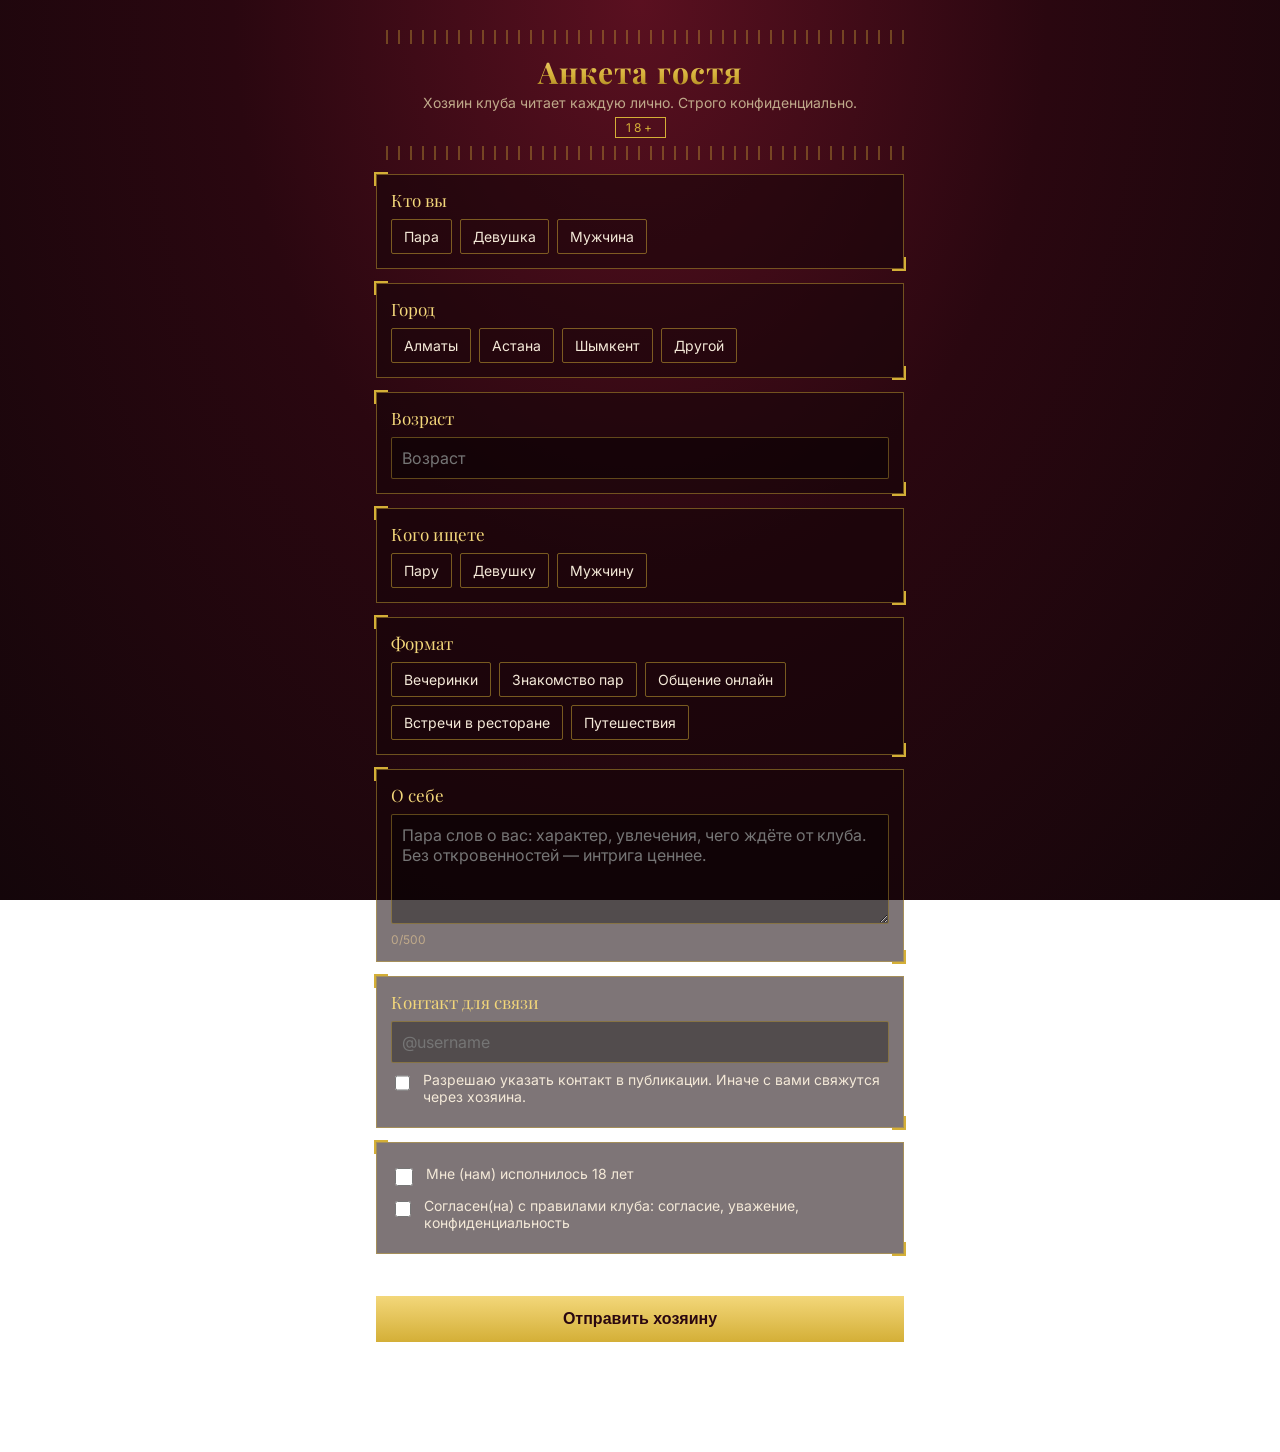
==== anketa/index.html @ d2412582 "Add anketa mini app" ====
<!doctype html><html lang="ru"><head><meta charset="utf-8">
<meta name="viewport" content="width=device-width,initial-scale=1,maximum-scale=1">
<title>Анкета клуба</title>
<script src="https://telegram.org/js/telegram-web-app.js"></script>
<link href="https://fonts.googleapis.com/css2?family=Playfair+Display:wght@600;700&family=Inter:wght@400;500&display=swap" rel="stylesheet">
<style>
:root{--gold:#d4af37;--gold2:#f3d77a;--bg:#14060a;--bord:#4a0d1a;--txt:#f4e9d8;--mut:#bfa98a}
*{box-sizing:border-box}body{margin:0;font-family:Inter,system-ui,sans-serif;color:var(--txt);
background:radial-gradient(ellipse at top,#5a1020 0%,#2a0710 45%,var(--bg) 100%) fixed;min-height:100vh}
.wrap{max-width:560px;margin:0 auto;padding:22px 16px 110px}
.deco{height:14px;background:repeating-linear-gradient(90deg,transparent 0 10px,var(--gold) 10px 12px);opacity:.35;margin:8px 0}
h1{font-family:'Playfair Display',Georgia,serif;text-align:center;font-size:30px;margin:6px 0 2px;
background:linear-gradient(180deg,var(--gold2),var(--gold) 60%,#a07c1e);-webkit-background-clip:text;color:transparent;letter-spacing:1px}
.sub{text-align:center;color:var(--mut);font-size:14px;margin-bottom:6px}
.badge{display:block;width:max-content;margin:6px auto 0;border:1px solid var(--gold);color:var(--gold);padding:2px 10px;font-size:12px;letter-spacing:3px}
.card{border:1px solid rgba(212,175,55,.45);background:rgba(20,4,8,.55);padding:14px;margin:14px 0;position:relative}
.card:before,.card:after{content:"";position:absolute;width:12px;height:12px;border:2px solid var(--gold)}
.card:before{top:-3px;left:-3px;border-right:0;border-bottom:0}.card:after{bottom:-3px;right:-3px;border-left:0;border-top:0}
label.t{display:block;font-family:'Playfair Display',Georgia,serif;color:var(--gold2);font-size:17px;margin-bottom:8px}
.chips{display:flex;flex-wrap:wrap;gap:8px}
.chip{border:1px solid rgba(212,175,55,.5);padding:8px 12px;cursor:pointer;user-select:none;font-size:14px;border-radius:2px}
.chip.on{background:linear-gradient(180deg,var(--gold2),var(--gold));color:#2a0710;font-weight:500}
input[type=text],input[type=number],textarea{width:100%;background:rgba(0,0,0,.35);border:1px solid rgba(212,175,55,.4);color:var(--txt);padding:10px;font:inherit;border-radius:2px}
textarea{min-height:110px;resize:vertical}.row{display:flex;gap:10px}.row>div{flex:1}
.small{font-size:12px;color:var(--mut);margin-top:4px}
.chk{display:flex;gap:10px;align-items:flex-start;margin:8px 0;font-size:14px}.chk input{accent-color:var(--gold);width:18px;height:18px}
#send{display:none;width:100%;padding:14px;margin-top:10px;border:0;background:linear-gradient(180deg,var(--gold2),var(--gold));color:#2a0710;font-weight:600;font-size:16px}
.err{color:#ff9b9b;font-size:13px;min-height:18px;text-align:center}.hidden{display:none}
</style></head><body><div class="wrap">
<div class="deco"></div><h1>Анкета гостя</h1><div class="sub">Хозяин клуба читает каждую лично. Строго конфиденциально.</div><span class="badge">18+</span><div class="deco"></div>
<div class="card"><label class="t">Кто вы</label><div class="chips" data-name="who" data-single>
<span class="chip" data-v="pair">Пара</span><span class="chip" data-v="girl">Девушка</span><span class="chip" data-v="man">Мужчина</span></div></div>
<div class="card"><label class="t">Город</label><div class="chips" data-name="city" data-single>
<span class="chip" data-v="Алматы">Алматы</span><span class="chip" data-v="Астана">Астана</span><span class="chip" data-v="Шымкент">Шымкент</span><span class="chip" data-v="other">Другой</span></div>
<input type="text" id="city_other" class="hidden" placeholder="Ваш город" maxlength="40" style="margin-top:8px"></div>
<div class="card"><label class="t">Возраст</label><div class="row"><div><input type="number" id="age1" min="18" max="99" placeholder="Возраст"></div>
<div id="age2box" class="hidden"><input type="number" id="age2" min="18" max="99" placeholder="Возраст партнёра"></div></div></div>
<div class="card"><label class="t">Кого ищете</label><div class="chips" data-name="seek">
<span class="chip" data-v="Пару">Пару</span><span class="chip" data-v="Девушку">Девушку</span><span class="chip" data-v="Мужчину">Мужчину</span></div></div>
<div class="card"><label class="t">Формат</label><div class="chips" data-name="format">
<span class="chip" data-v="Вечеринки">Вечеринки</span><span class="chip" data-v="Знакомство пар">Знакомство пар</span><span class="chip" data-v="Общение онлайн">Общение онлайн</span><span class="chip" data-v="Встречи в ресторане">Встречи в ресторане</span><span class="chip" data-v="Путешествия">Путешествия</span></div></div>
<div class="card"><label class="t">О себе</label><textarea id="about" maxlength="500" placeholder="Пара слов о вас: характер, увлечения, чего ждёте от клуба. Без откровенностей — интрига ценнее."></textarea><div class="small"><span id="cnt">0</span>/500</div></div>
<div class="card"><label class="t">Контакт для связи</label><input type="text" id="contact" maxlength="64" placeholder="@username">
<div class="chk"><input type="checkbox" id="showc"><span>Разрешаю указать контакт в публикации. Иначе с вами свяжутся через хозяина.</span></div></div>
<div class="card"><div class="chk"><input type="checkbox" id="adult"><span>Мне (нам) исполнилось 18 лет</span></div>
<div class="chk"><input type="checkbox" id="rules"><span>Согласен(на) с правилами клуба: согласие, уважение, конфиденциальность</span></div></div>
<div class="err" id="err"></div><button id="send">Отправить хозяину</button>
</div><script>
const tg=window.Telegram&&Telegram.WebApp;const st={who:null,city:null,seek:[],format:[]};
if(tg){tg.ready();tg.expand();try{tg.setHeaderColor('#2a0710');tg.setBackgroundColor('#14060a')}catch(e){}
 const tp=tg.themeParams||{};if(tp.button_color)document.documentElement.style.setProperty('--accent',tp.button_color);
 const u=tg.initDataUnsafe&&tg.initDataUnsafe.user;if(u&&u.username)document.getElementById('contact').value='@'+u.username;}
document.querySelectorAll('.chips').forEach(g=>{const n=g.dataset.name,single=g.hasAttribute('data-single');
 g.querySelectorAll('.chip').forEach(c=>c.onclick=()=>{const v=c.dataset.v;
  if(single){g.querySelectorAll('.chip').forEach(x=>x.classList.remove('on'));c.classList.add('on');st[n]=v}
  else{c.classList.toggle('on');st[n]=[...g.querySelectorAll('.on')].map(x=>x.dataset.v)}
  if(n==='who')document.getElementById('age2box').classList.toggle('hidden',v!=='pair');
  if(n==='city')document.getElementById('city_other').classList.toggle('hidden',v!=='other');
  tg&&tg.HapticFeedback&&tg.HapticFeedback.selectionChanged();});});
const ab=document.getElementById('about');ab.oninput=()=>document.getElementById('cnt').textContent=ab.value.length;
function collect(){const g=id=>document.getElementById(id);const e=m=>{g('err').textContent=m;tg&&tg.HapticFeedback&&tg.HapticFeedback.notificationOccurred('error');return null};
 if(!st.who)return e('Укажите, кто вы');let city=st.city==='other'?g('city_other').value.trim():st.city;if(!city)return e('Укажите город');
 const a1=+g('age1').value,a2=+g('age2').value;if(!(a1>=18&&a1<100))return e('Возраст — от 18 лет');
 if(st.who==='pair'&&!(a2>=18&&a2<100))return e('Возраст партнёра — от 18 лет');
 if(!st.seek.length)return e('Кого вы ищете?');if(!st.format.length)return e('Выберите формат');
 if(!g('adult').checked||!g('rules').checked)return e('Подтвердите 18+ и согласие с правилами');
 g('err').textContent='';return{v:1,who:st.who,city,age1:a1,age2:st.who==='pair'?a2:null,seek:st.seek,format:st.format,
 about:ab.value.trim().slice(0,500),contact:g('contact').value.trim().slice(0,64),show_contact:g('showc').checked,adult:true,rules:true}}
function submit(){const d=collect();if(!d)return;if(tg&&tg.sendData){tg.sendData(JSON.stringify(d))}else{alert(JSON.stringify(d,null,1))}}
if(tg&&tg.MainButton&&tg.initData!==undefined&&tg.platform!=='unknown'){tg.MainButton.setParams({text:'ОТПРАВИТЬ ХОЗЯИНУ',color:'#d4af37',text_color:'#2a0710'});tg.MainButton.show();tg.MainButton.onClick(submit)}
else{const b=document.getElementById('send');b.style.display='block';b.onclick=submit}
</script></body></html>
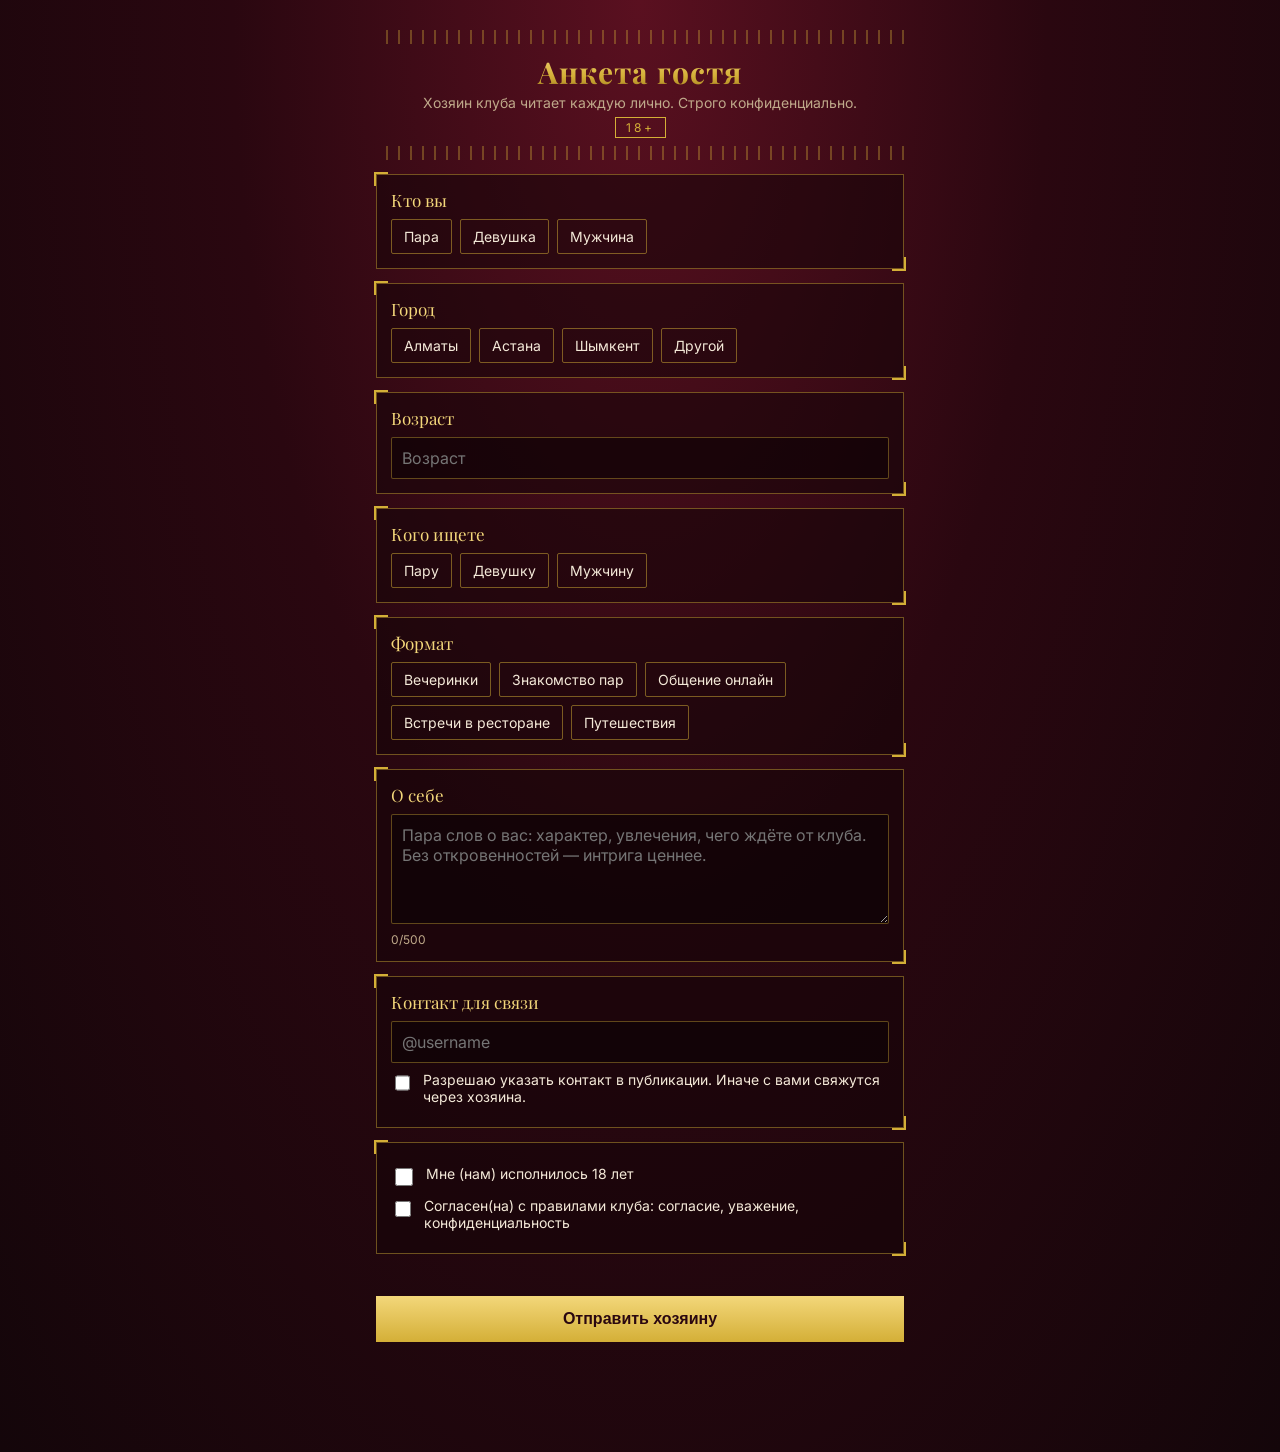
==== commit 3220bbe3: "Fix background" ====
--- a/anketa/index.html
+++ b/anketa/index.html
@@ -5,8 +5,8 @@
 <link href="https://fonts.googleapis.com/css2?family=Playfair+Display:wght@600;700&family=Inter:wght@400;500&display=swap" rel="stylesheet">
 <style>
 :root{--gold:#d4af37;--gold2:#f3d77a;--bg:#14060a;--bord:#4a0d1a;--txt:#f4e9d8;--mut:#bfa98a}
-*{box-sizing:border-box}body{margin:0;font-family:Inter,system-ui,sans-serif;color:var(--txt);
-background:radial-gradient(ellipse at top,#5a1020 0%,#2a0710 45%,var(--bg) 100%) fixed;min-height:100vh}
+*{box-sizing:border-box}html{background:#14060a}body{margin:0;font-family:Inter,system-ui,sans-serif;color:var(--txt);
+background:radial-gradient(ellipse at top,#5a1020 0%,#2a0710 45%,var(--bg) 100%) no-repeat #14060a;min-height:100vh}
 .wrap{max-width:560px;margin:0 auto;padding:22px 16px 110px}
 .deco{height:14px;background:repeating-linear-gradient(90deg,transparent 0 10px,var(--gold) 10px 12px);opacity:.35;margin:8px 0}
 h1{font-family:'Playfair Display',Georgia,serif;text-align:center;font-size:30px;margin:6px 0 2px;
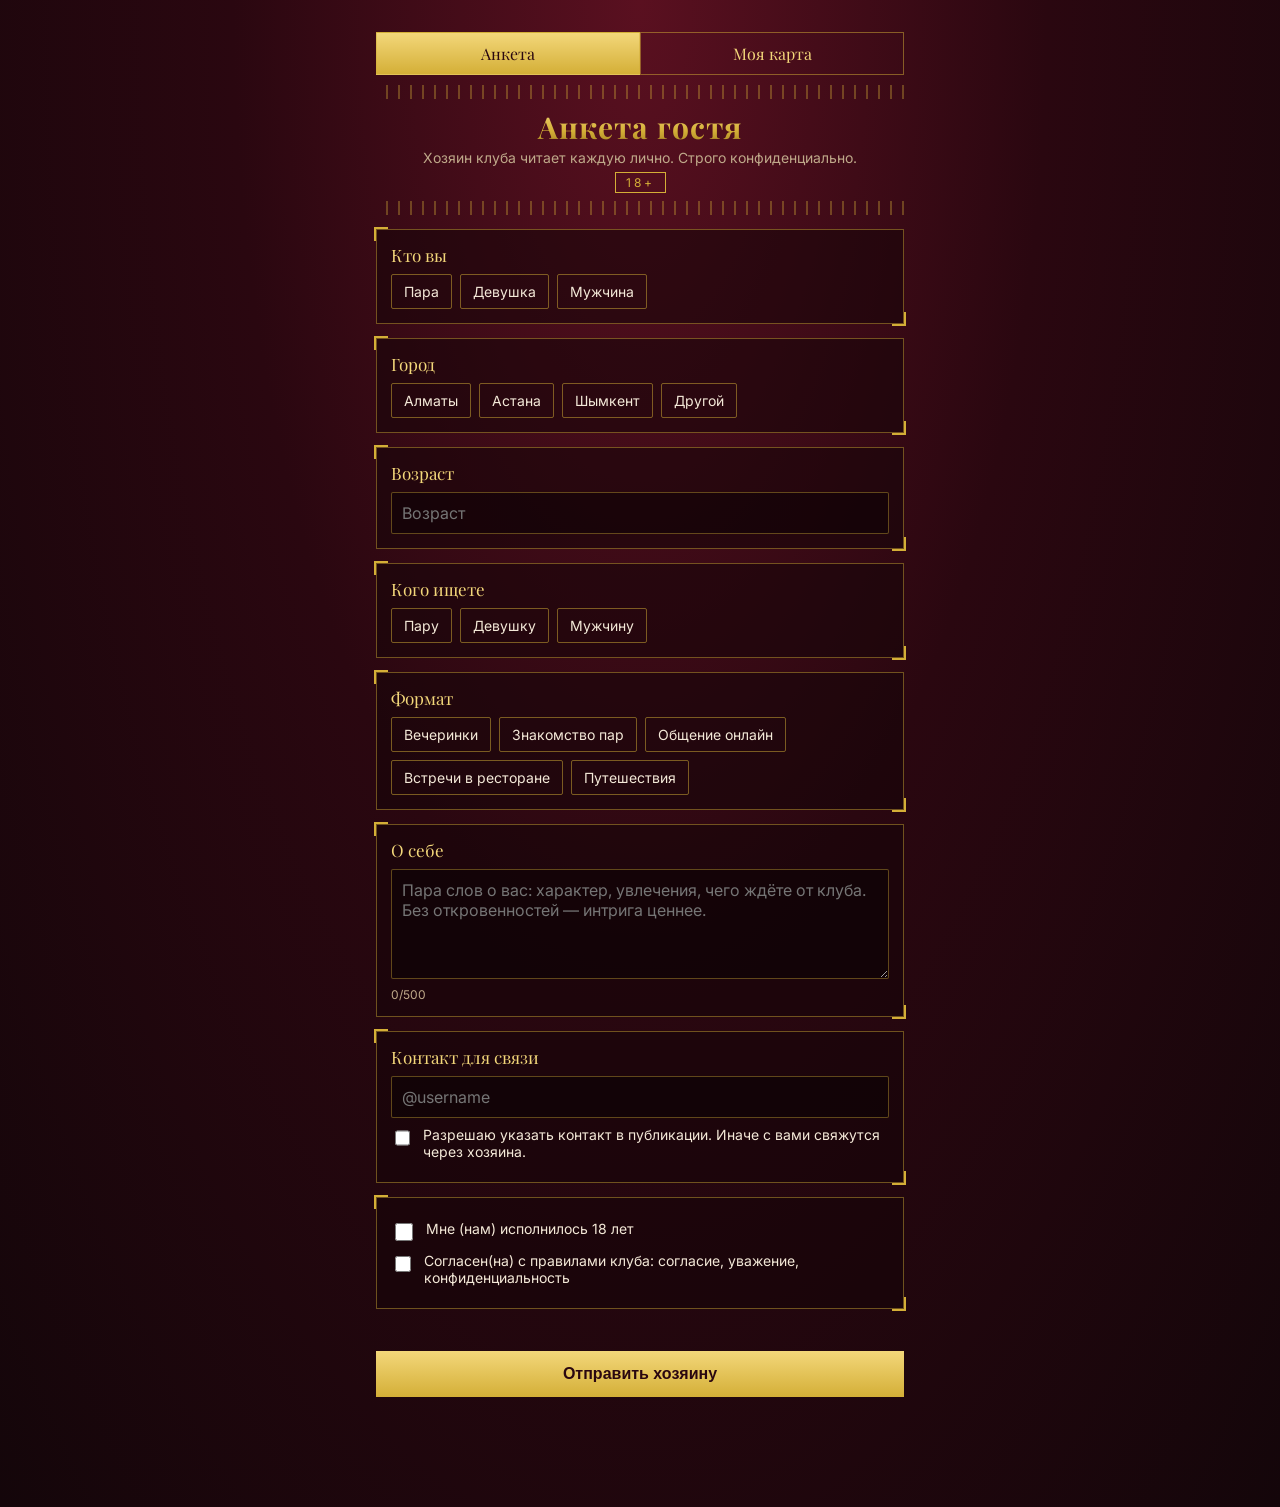
==== commit 5958337c: "Add card tab" ====
--- a/anketa/index.html
+++ b/anketa/index.html
@@ -26,7 +26,15 @@
 .chk{display:flex;gap:10px;align-items:flex-start;margin:8px 0;font-size:14px}.chk input{accent-color:var(--gold);width:18px;height:18px}
 #send{display:none;width:100%;padding:14px;margin-top:10px;border:0;background:linear-gradient(180deg,var(--gold2),var(--gold));color:#2a0710;font-weight:600;font-size:16px}
 .err{color:#ff9b9b;font-size:13px;min-height:18px;text-align:center}.hidden{display:none}
+.tabs{display:flex;gap:0;margin:10px 0}.tab{flex:1;text-align:center;padding:10px;border:1px solid rgba(212,175,55,.5);cursor:pointer;font-family:'Playfair Display',Georgia,serif;color:var(--gold2)}
+.tab.on{background:linear-gradient(180deg,var(--gold2),var(--gold));color:#2a0710}
+.lc{aspect-ratio:1.586;border:3px double var(--gold);padding:18px;background:linear-gradient(160deg,#5a1020,#1a0509);position:relative;margin-top:14px}
+.lc h2{font-family:'Playfair Display',Georgia,serif;color:var(--gold2);text-align:center;margin:0;font-size:20px;letter-spacing:2px}
+.lc .no{font-family:'Playfair Display',Georgia,serif;font-size:34px;color:var(--gold2);margin-top:12px}.lc .ln{font-size:14px;margin:4px 0}
+.lc img{position:absolute;right:16px;bottom:16px;width:30%;border:2px solid var(--gold)}.kv{font-size:14px;margin:6px 0}.kv b{color:var(--gold2)}
 </style></head><body><div class="wrap">
+<div class="tabs"><div class="tab on" data-t="form">Анкета</div><div class="tab" data-t="card">Моя карта</div></div>
+<div id="v-card" class="hidden"></div><div id="v-form">
 <div class="deco"></div><h1>Анкета гостя</h1><div class="sub">Хозяин клуба читает каждую лично. Строго конфиденциально.</div><span class="badge">18+</span><div class="deco"></div>
 <div class="card"><label class="t">Кто вы</label><div class="chips" data-name="who" data-single>
 <span class="chip" data-v="pair">Пара</span><span class="chip" data-v="girl">Девушка</span><span class="chip" data-v="man">Мужчина</span></div></div>
@@ -45,7 +53,7 @@
 <div class="card"><div class="chk"><input type="checkbox" id="adult"><span>Мне (нам) исполнилось 18 лет</span></div>
 <div class="chk"><input type="checkbox" id="rules"><span>Согласен(на) с правилами клуба: согласие, уважение, конфиденциальность</span></div></div>
 <div class="err" id="err"></div><button id="send">Отправить хозяину</button>
-</div><script>
+</div></div><script>
 const tg=window.Telegram&&Telegram.WebApp;const st={who:null,city:null,seek:[],format:[]};
 if(tg){tg.ready();tg.expand();try{tg.setHeaderColor('#2a0710');tg.setBackgroundColor('#14060a')}catch(e){}
  const tp=tg.themeParams||{};if(tp.button_color)document.documentElement.style.setProperty('--accent',tp.button_color);
@@ -69,4 +77,16 @@
 function submit(){const d=collect();if(!d)return;if(tg&&tg.sendData){tg.sendData(JSON.stringify(d))}else{alert(JSON.stringify(d,null,1))}}
 if(tg&&tg.MainButton&&tg.initData!==undefined&&tg.platform!=='unknown'){tg.MainButton.setParams({text:'ОТПРАВИТЬ ХОЗЯИНУ',color:'#d4af37',text_color:'#2a0710'});tg.MainButton.show();tg.MainButton.onClick(submit)}
 else{const b=document.getElementById('send');b.style.display='block';b.onclick=submit}
+
+const P=new URLSearchParams(location.search),esc=x=>String(x||'').replace(/[&<>"]/g,c=>({'&':'&','<':'<','>':'>','"':'"'}[c]));
+const vc=document.getElementById('v-card');
+if(P.get('no')){const r=P.get('ref')||'';vc.innerHTML=`<div class="lc"><h2>СВИНГ-КЛУБ KZ 18+</h2><div class="small" style="text-align:center">КАРТА ГОСТЯ</div>
+<div class="no">${esc(P.get('no'))}</div><div class="ln">Уровень: ${esc(P.get('lvl'))}</div><div class="ln">Статус: ${esc(P.get('st'))}</div><div class="ln">Баллы: ${esc(P.get('pts'))}</div>
+<div class="small">С нами с ${esc(P.get('since'))}</div><img src="https://api.qrserver.com/v1/create-qr-code/?size=220x220&color=2a0710&bgcolor=f3d77a&data=${encodeURIComponent(r)}"></div>
+<div class="card"><div class="kv">Приглашено друзей: <b>${esc(P.get('refs'))}</b></div><div class="kv">Публикации сегодня: <b>${esc(P.get('left'))} из ${esc(P.get('lim'))}</b></div>
+<div class="kv">Ваша ссылка: <b style="word-break:break-all">${esc(r)}</b></div><div class="small">Уровни: Гость → Серебро (300) → Золото (700) → Платина (1500). Друг +200, анкета +50, фото +20, /bonus +10.</div></div>`}
+else vc.innerHTML='<div class="card" style="text-align:center">Ваша карта гостя хранится у хозяина.<br>Отправьте боту команду <b>/card</b> — и откройте её отсюда. 🗝</div>';
+function show(t){document.querySelectorAll('.tab').forEach(x=>x.classList.toggle('on',x.dataset.t===t));vc.classList.toggle('hidden',t!=='card');
+document.getElementById('v-form').classList.toggle('hidden',t!=='form');if(tg&&tg.MainButton&&document.getElementById('send').style.display!=='block')t==='form'?tg.MainButton.show():tg.MainButton.hide()}
+document.querySelectorAll('.tab').forEach(x=>x.onclick=()=>show(x.dataset.t));if(P.get('tab')==='card')show('card');
 </script></body></html>
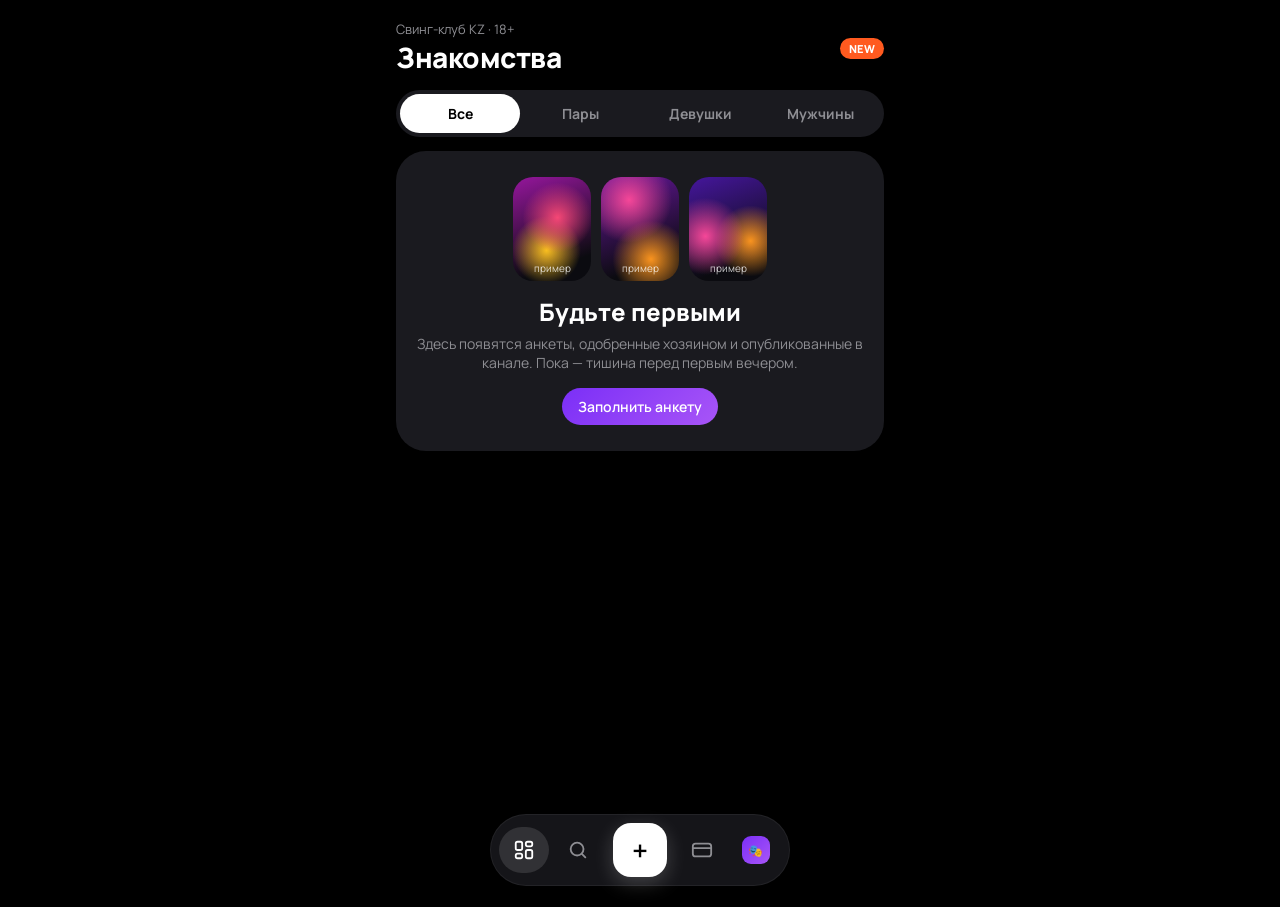
==== commit 5fbf736c: "anketa: v2 redesign" ====
--- a/anketa/index.html
+++ b/anketa/index.html
@@ -1,92 +1,333 @@
 <!doctype html><html lang="ru"><head><meta charset="utf-8">
-<meta name="viewport" content="width=device-width,initial-scale=1,maximum-scale=1">
-<title>Анкета клуба</title>
+<meta name="viewport" content="width=device-width,initial-scale=1,maximum-scale=1,viewport-fit=cover">
+<title>Клуб</title>
 <script src="https://telegram.org/js/telegram-web-app.js"></script>
-<link href="https://fonts.googleapis.com/css2?family=Playfair+Display:wght@600;700&family=Inter:wght@400;500&display=swap" rel="stylesheet">
+<link rel="preconnect" href="https://fonts.gstatic.com" crossorigin>
+<link href="https://fonts.googleapis.com/css2?family=Manrope:wght@400;500;600;700;800&display=swap" rel="stylesheet">
 <style>
-:root{--gold:#d4af37;--gold2:#f3d77a;--bg:#14060a;--bord:#4a0d1a;--txt:#f4e9d8;--mut:#bfa98a}
-*{box-sizing:border-box}html{background:#14060a}body{margin:0;font-family:Inter,system-ui,sans-serif;color:var(--txt);
-background:radial-gradient(ellipse at top,#5a1020 0%,#2a0710 45%,var(--bg) 100%) no-repeat #14060a;min-height:100vh}
-.wrap{max-width:560px;margin:0 auto;padding:22px 16px 110px}
-.deco{height:14px;background:repeating-linear-gradient(90deg,transparent 0 10px,var(--gold) 10px 12px);opacity:.35;margin:8px 0}
-h1{font-family:'Playfair Display',Georgia,serif;text-align:center;font-size:30px;margin:6px 0 2px;
-background:linear-gradient(180deg,var(--gold2),var(--gold) 60%,#a07c1e);-webkit-background-clip:text;color:transparent;letter-spacing:1px}
-.sub{text-align:center;color:var(--mut);font-size:14px;margin-bottom:6px}
-.badge{display:block;width:max-content;margin:6px auto 0;border:1px solid var(--gold);color:var(--gold);padding:2px 10px;font-size:12px;letter-spacing:3px}
-.card{border:1px solid rgba(212,175,55,.45);background:rgba(20,4,8,.55);padding:14px;margin:14px 0;position:relative}
-.card:before,.card:after{content:"";position:absolute;width:12px;height:12px;border:2px solid var(--gold)}
-.card:before{top:-3px;left:-3px;border-right:0;border-bottom:0}.card:after{bottom:-3px;right:-3px;border-left:0;border-top:0}
-label.t{display:block;font-family:'Playfair Display',Georgia,serif;color:var(--gold2);font-size:17px;margin-bottom:8px}
-.chips{display:flex;flex-wrap:wrap;gap:8px}
-.chip{border:1px solid rgba(212,175,55,.5);padding:8px 12px;cursor:pointer;user-select:none;font-size:14px;border-radius:2px}
-.chip.on{background:linear-gradient(180deg,var(--gold2),var(--gold));color:#2a0710;font-weight:500}
-input[type=text],input[type=number],textarea{width:100%;background:rgba(0,0,0,.35);border:1px solid rgba(212,175,55,.4);color:var(--txt);padding:10px;font:inherit;border-radius:2px}
-textarea{min-height:110px;resize:vertical}.row{display:flex;gap:10px}.row>div{flex:1}
-.small{font-size:12px;color:var(--mut);margin-top:4px}
-.chk{display:flex;gap:10px;align-items:flex-start;margin:8px 0;font-size:14px}.chk input{accent-color:var(--gold);width:18px;height:18px}
-#send{display:none;width:100%;padding:14px;margin-top:10px;border:0;background:linear-gradient(180deg,var(--gold2),var(--gold));color:#2a0710;font-weight:600;font-size:16px}
-.err{color:#ff9b9b;font-size:13px;min-height:18px;text-align:center}.hidden{display:none}
-.tabs{display:flex;gap:0;margin:10px 0}.tab{flex:1;text-align:center;padding:10px;border:1px solid rgba(212,175,55,.5);cursor:pointer;font-family:'Playfair Display',Georgia,serif;color:var(--gold2)}
-.tab.on{background:linear-gradient(180deg,var(--gold2),var(--gold));color:#2a0710}
-.lc{aspect-ratio:1.586;border:3px double var(--gold);padding:18px;background:linear-gradient(160deg,#5a1020,#1a0509);position:relative;margin-top:14px}
-.lc h2{font-family:'Playfair Display',Georgia,serif;color:var(--gold2);text-align:center;margin:0;font-size:20px;letter-spacing:2px}
-.lc .no{font-family:'Playfair Display',Georgia,serif;font-size:34px;color:var(--gold2);margin-top:12px}.lc .ln{font-size:14px;margin:4px 0}
-.lc img{position:absolute;right:16px;bottom:16px;width:30%;border:2px solid var(--gold)}.kv{font-size:14px;margin:6px 0}.kv b{color:var(--gold2)}
-</style></head><body><div class="wrap">
-<div class="tabs"><div class="tab on" data-t="form">Анкета</div><div class="tab" data-t="card">Моя карта</div></div>
-<div id="v-card" class="hidden"></div><div id="v-form">
-<div class="deco"></div><h1>Анкета гостя</h1><div class="sub">Хозяин клуба читает каждую лично. Строго конфиденциально.</div><span class="badge">18+</span><div class="deco"></div>
-<div class="card"><label class="t">Кто вы</label><div class="chips" data-name="who" data-single>
-<span class="chip" data-v="pair">Пара</span><span class="chip" data-v="girl">Девушка</span><span class="chip" data-v="man">Мужчина</span></div></div>
-<div class="card"><label class="t">Город</label><div class="chips" data-name="city" data-single>
-<span class="chip" data-v="Алматы">Алматы</span><span class="chip" data-v="Астана">Астана</span><span class="chip" data-v="Шымкент">Шымкент</span><span class="chip" data-v="other">Другой</span></div>
-<input type="text" id="city_other" class="hidden" placeholder="Ваш город" maxlength="40" style="margin-top:8px"></div>
-<div class="card"><label class="t">Возраст</label><div class="row"><div><input type="number" id="age1" min="18" max="99" placeholder="Возраст"></div>
-<div id="age2box" class="hidden"><input type="number" id="age2" min="18" max="99" placeholder="Возраст партнёра"></div></div></div>
-<div class="card"><label class="t">Кого ищете</label><div class="chips" data-name="seek">
-<span class="chip" data-v="Пару">Пару</span><span class="chip" data-v="Девушку">Девушку</span><span class="chip" data-v="Мужчину">Мужчину</span></div></div>
-<div class="card"><label class="t">Формат</label><div class="chips" data-name="format">
-<span class="chip" data-v="Вечеринки">Вечеринки</span><span class="chip" data-v="Знакомство пар">Знакомство пар</span><span class="chip" data-v="Общение онлайн">Общение онлайн</span><span class="chip" data-v="Встречи в ресторане">Встречи в ресторане</span><span class="chip" data-v="Путешествия">Путешествия</span></div></div>
-<div class="card"><label class="t">О себе</label><textarea id="about" maxlength="500" placeholder="Пара слов о вас: характер, увлечения, чего ждёте от клуба. Без откровенностей — интрига ценнее."></textarea><div class="small"><span id="cnt">0</span>/500</div></div>
-<div class="card"><label class="t">Контакт для связи</label><input type="text" id="contact" maxlength="64" placeholder="@username">
-<div class="chk"><input type="checkbox" id="showc"><span>Разрешаю указать контакт в публикации. Иначе с вами свяжутся через хозяина.</span></div></div>
-<div class="card"><div class="chk"><input type="checkbox" id="adult"><span>Мне (нам) исполнилось 18 лет</span></div>
-<div class="chk"><input type="checkbox" id="rules"><span>Согласен(на) с правилами клуба: согласие, уважение, конфиденциальность</span></div></div>
-<div class="err" id="err"></div><button id="send">Отправить хозяину</button>
-</div></div><script>
-const tg=window.Telegram&&Telegram.WebApp;const st={who:null,city:null,seek:[],format:[]};
-if(tg){tg.ready();tg.expand();try{tg.setHeaderColor('#2a0710');tg.setBackgroundColor('#14060a')}catch(e){}
- const tp=tg.themeParams||{};if(tp.button_color)document.documentElement.style.setProperty('--accent',tp.button_color);
- const u=tg.initDataUnsafe&&tg.initDataUnsafe.user;if(u&&u.username)document.getElementById('contact').value='@'+u.username;}
-document.querySelectorAll('.chips').forEach(g=>{const n=g.dataset.name,single=g.hasAttribute('data-single');
- g.querySelectorAll('.chip').forEach(c=>c.onclick=()=>{const v=c.dataset.v;
+:root{--bg:#000;--bg2:#0E0E10;--card:#1A1A1F;--card2:#24242B;--mut:#8E8E93;--txt:#fff;--v1:#7B2FF7;--v2:#A855F7;--hot:#FF5A1F;
+--grad:linear-gradient(135deg,#7B2FF7 0%,#A855F7 100%);--spring:cubic-bezier(.2,.9,.3,1.2);--ease:cubic-bezier(.2,.8,.2,1)}
+*{box-sizing:border-box;-webkit-tap-highlight-color:transparent}
+html,body{margin:0;background:var(--bg);color:var(--txt);font-family:Manrope,Inter,system-ui,sans-serif;overscroll-behavior:none}
+body{min-height:100vh}
+button{font:inherit;color:inherit;border:0;background:none;cursor:pointer}
+.screen{position:absolute;inset:0;overflow-y:auto;padding:16px 16px 120px;opacity:0;pointer-events:none;transform:translateY(14px) scale(.985);transition:opacity .35s var(--ease),transform .5s var(--spring)}
+.screen.on{opacity:1;pointer-events:auto;transform:none}
+#app{position:relative;min-height:100vh;max-width:520px;margin:0 auto}
+.st{opacity:0;transform:translateY(16px);transition:opacity .45s var(--ease),transform .6s var(--spring)}
+.screen.on .st{opacity:1;transform:none}
+.screen.on .st:nth-child(2){transition-delay:.05s}.screen.on .st:nth-child(3){transition-delay:.1s}.screen.on .st:nth-child(4){transition-delay:.15s}.screen.on .st:nth-child(5){transition-delay:.2s}.screen.on .st:nth-child(6){transition-delay:.25s}
+.top{display:flex;align-items:center;justify-content:space-between;margin:4px 0 14px}
+.h1{font-size:28px;font-weight:800;letter-spacing:-.5px;margin:0}
+.sub{color:var(--mut);font-size:13px}
+.pill{display:inline-flex;align-items:center;gap:6px;padding:9px 16px;border-radius:999px;background:var(--card);font-weight:600;font-size:14px;transition:transform .3s var(--spring),background .25s}
+.pill:active{transform:scale(.94)}.pill.w{background:#fff;color:#000}.pill.v{background:var(--grad)}
+.badge{display:inline-block;padding:3px 9px;border-radius:999px;background:var(--hot);color:#fff;font-size:11px;font-weight:800;letter-spacing:.4px}
+.badge.g{background:rgba(255,255,255,.18);backdrop-filter:blur(8px)}
+.seg{display:flex;background:var(--card);border-radius:999px;padding:4px;position:relative}
+.seg button{flex:1;padding:10px;border-radius:999px;font-weight:700;font-size:14px;color:var(--mut);position:relative;z-index:1;transition:color .25s}
+.seg button.on{color:#000}.seg .knob{position:absolute;top:4px;bottom:4px;border-radius:999px;background:#fff;transition:left .45s var(--spring),width .45s var(--spring)}
+/* stack */
+.stack{position:relative;height:min(62vh,520px);margin-top:6px}
+.fc{position:absolute;inset:0;border-radius:30px;overflow:hidden;background:var(--card);touch-action:pan-y;will-change:transform;
+transition:transform .5s var(--spring),opacity .35s;box-shadow:0 20px 50px rgba(0,0,0,.5)}
+.fc .art{position:absolute;inset:0}
+.fc .shade{position:absolute;inset:0;background:linear-gradient(180deg,rgba(0,0,0,0) 35%,rgba(0,0,0,.85) 100%)}
+.fc .tl{position:absolute;left:16px;top:16px;display:flex;gap:6px}
+.fc .num{position:absolute;right:16px;top:16px;font-weight:800;font-size:13px;color:rgba(255,255,255,.85)}
+.fc .info{position:absolute;left:18px;right:18px;bottom:18px}
+.fc .nm{font-size:26px;font-weight:800;letter-spacing:-.4px;display:flex;align-items:center;gap:8px}
+.fc .meta{color:rgba(255,255,255,.75);font-size:14px;margin:4px 0 10px}
+.fc .txt{font-size:14px;color:rgba(255,255,255,.88);display:-webkit-box;-webkit-line-clamp:3;-webkit-box-orient:vertical;overflow:hidden;margin-bottom:12px}
+.fc .row{display:flex;gap:8px;align-items:center}
+.ex{position:absolute;right:16px;bottom:16px;font-size:11px;color:rgba(255,255,255,.7);border:1px dashed rgba(255,255,255,.4);border-radius:999px;padding:3px 8px}
+.empty{background:var(--card);border-radius:30px;padding:26px 20px;text-align:center;margin-top:14px}
+.empty h3{font-size:24px;margin:8px 0 6px;font-weight:800}.empty p{color:var(--mut);margin:0 0 16px;font-size:14px}
+.ph{display:flex;gap:10px;justify-content:center;margin-bottom:14px}
+.ph div{width:78px;height:104px;border-radius:20px;position:relative;overflow:hidden}
+.ph span{position:absolute;bottom:6px;left:0;right:0;font-size:10px;color:rgba(255,255,255,.8)}
+/* detail hero */
+#hero{position:fixed;z-index:50;border-radius:30px;overflow:hidden;background:var(--card);transition:all .55s var(--spring);display:none}
+#hero .art{position:absolute;inset:0;height:52%}
+#hero .body{position:absolute;left:0;right:0;top:48%;bottom:0;background:var(--bg2);border-radius:28px 28px 0 0;padding:22px 20px 120px;overflow:auto;opacity:0;transform:translateY(30px);transition:all .5s var(--spring) .12s}
+#hero.open .body{opacity:1;transform:none}
+#hero .x{position:absolute;top:14px;right:14px;width:38px;height:38px;border-radius:14px;background:rgba(0,0,0,.4);backdrop-filter:blur(10px);font-size:18px;z-index:2}
+.tags{display:flex;flex-wrap:wrap;gap:6px;margin:10px 0}.tag{background:var(--card);border-radius:999px;padding:6px 12px;font-size:13px;color:#ddd}
+/* form */
+.prog{height:6px;background:var(--card);border-radius:9px;overflow:hidden;margin:6px 0 18px}.prog i{display:block;height:100%;background:var(--grad);border-radius:9px;transition:width .6s var(--spring)}
+.step{display:none}.step.on{display:block;animation:in .5s var(--spring)}
+@keyframes in{from{opacity:0;transform:translateX(24px)}to{opacity:1;transform:none}}
+.q{font-size:22px;font-weight:800;margin:0 0 4px;letter-spacing:-.3px}.qs{color:var(--mut);font-size:13px;margin-bottom:14px}
+.lbl{font-weight:700;font-size:14px;margin:18px 0 10px;color:#ddd}
+.chips{display:flex;flex-wrap:wrap;gap:10px}
+.chip{padding:13px 20px;border-radius:999px;background:var(--card);font-weight:700;font-size:15px;transition:transform .35s var(--spring),background .25s,color .25s;user-select:none}
+.chip:active{transform:scale(.92)}.chip.on{background:var(--grad);box-shadow:0 8px 24px rgba(123,47,247,.35)}
+.big .chip{flex:1 1 100%;padding:18px 20px;border-radius:24px;display:flex;justify-content:space-between;align-items:center;font-size:17px}
+.big .chip small{color:var(--mut);font-weight:500;font-size:13px}.big .chip.on small{color:rgba(255,255,255,.8)}
+input[type=text],input[type=number],textarea{width:100%;background:var(--card);border:1.5px solid transparent;color:#fff;padding:15px 16px;font:inherit;font-size:16px;border-radius:18px;outline:none;transition:border .2s}
+input:focus,textarea:focus{border-color:var(--v2)}textarea{min-height:130px;resize:none}
+.r2{display:flex;gap:10px}.r2>*{flex:1}
+.chk{display:flex;gap:12px;align-items:center;background:var(--card);border-radius:18px;padding:14px 16px;margin:10px 0;font-size:14px}
+.chk input{appearance:none;width:24px;height:24px;border-radius:8px;background:var(--card2);flex:none;transition:all .3s var(--spring);display:grid;place-content:center}
+.chk input:checked{background:var(--grad)}.chk input:checked:after{content:"✓";font-weight:800;font-size:14px}
+.nav{display:flex;gap:10px;margin-top:22px}.nav .pill{flex:1;justify-content:center;padding:15px}
+.err{color:#ff7b7b;font-size:13px;min-height:18px;margin-top:10px;text-align:center}
+.done{text-align:center;padding:40px 10px}.done .ic{font-size:56px}
+/* card */
+.lcard{border-radius:30px;padding:22px;background:var(--grad);position:relative;overflow:hidden;aspect-ratio:1.586;box-shadow:0 24px 60px rgba(123,47,247,.4)}
+.lcard:before{content:"";position:absolute;inset:0;background:radial-gradient(circle at 85% -10%,rgba(255,255,255,.35),transparent 50%),radial-gradient(circle at 0 120%,rgba(0,0,0,.35),transparent 55%)}
+.lcard:after{content:"";position:absolute;inset:0;opacity:.18;mix-blend-mode:overlay;background-image:url("data:image/svg+xml,%3Csvg xmlns='http://www.w3.org/2000/svg' width='120' height='120'%3E%3Cfilter id='n'%3E%3CfeTurbulence baseFrequency='.9' numOctaves='2'/%3E%3C/filter%3E%3Crect width='120' height='120' filter='url(%23n)'/%3E%3C/svg%3E")}
+.lcard>*{position:relative;z-index:1}
+.lcard .t{display:flex;justify-content:space-between;align-items:center;font-weight:800;font-size:13px;letter-spacing:.5px}
+.lcard .no{font-size:34px;font-weight:800;letter-spacing:1px;margin-top:26px}
+.lcard .lv{display:flex;gap:6px;margin-top:8px}
+.lcard .b{position:absolute;left:22px;right:22px;bottom:20px;display:flex;justify-content:space-between;align-items:flex-end}
+.lcard .pts{font-size:22px;font-weight:800}.lcard .pl{font-size:11px;opacity:.8}
+.glass{background:rgba(255,255,255,.16);backdrop-filter:blur(12px);border-radius:999px;padding:4px 10px;font-size:12px;font-weight:700}
+.box{background:var(--card);border-radius:26px;padding:18px;margin-top:14px}
+.bar{height:10px;border-radius:9px;background:var(--card2);overflow:hidden;margin:10px 0 6px}.bar i{display:block;height:100%;background:var(--grad);width:0;transition:width 1.1s var(--spring) .2s}
+.qr{display:flex;gap:14px;align-items:center}.qr img{width:96px;height:96px;border-radius:16px;background:#fff;padding:6px}
+.link{font-size:13px;color:var(--v2);word-break:break-all;font-weight:600}
+.kpi{display:flex;justify-content:space-between}.kpi b{font-size:20px}
+/* profile */
+.phead{margin:-16px -16px 0;padding:24px 20px 22px;background:var(--grad);border-radius:0 0 32px 32px;position:relative;overflow:hidden}
+.phead:before{content:"";position:absolute;inset:0;background:radial-gradient(circle at 100% 0,rgba(255,255,255,.3),transparent 50%)}
+.phead>*{position:relative}
+.prow{display:flex;align-items:center;gap:16px}
+.ava{width:64px;height:64px;border-radius:20px;background:linear-gradient(135deg,#fff3,#fff1);border:2px solid #fff6;display:grid;place-content:center;font-size:28px;flex:none}
+.stats{display:flex;flex:1;justify-content:space-around;text-align:center}.stats b{display:block;font-size:20px;font-weight:800}.stats span{font-size:12px;opacity:.85}
+.pname{font-size:26px;font-weight:800;margin:14px 0 2px;display:flex;align-items:center;gap:8px}
+.pacts{display:flex;gap:10px;margin-top:16px}
+/* coverflow */
+.cf{display:flex;gap:12px;overflow-x:auto;scroll-snap-type:x mandatory;padding:6px 18% 10px;margin:0 -16px;scrollbar-width:none}
+.cf::-webkit-scrollbar{display:none}
+.cf .it{flex:0 0 64%;height:250px;border-radius:26px;scroll-snap-align:center;position:relative;overflow:hidden;transition:transform .35s var(--ease),filter .35s;background:var(--card)}
+.cf .it .cap{position:absolute;left:14px;bottom:12px;right:14px;font-weight:800}.cf .it .cap small{display:block;font-weight:500;color:#ddd;font-size:12px}
+/* dock */
+.dock{position:fixed;left:50%;bottom:calc(14px + env(safe-area-inset-bottom));transform:translateX(-50%);z-index:40;display:flex;align-items:center;gap:4px;padding:8px;background:rgba(26,26,31,.82);backdrop-filter:blur(18px);-webkit-backdrop-filter:blur(18px);border-radius:999px;box-shadow:0 12px 40px rgba(0,0,0,.6);border:1px solid rgba(255,255,255,.06)}
+.dock button{width:50px;height:46px;border-radius:999px;display:grid;place-content:center;color:var(--mut);transition:all .35s var(--spring)}
+.dock button.on{background:rgba(255,255,255,.12);color:#fff}
+.dock .plus{width:54px;height:54px;border-radius:18px;background:#fff;color:#000;font-size:28px;font-weight:600;margin:0 6px;box-shadow:0 6px 20px rgba(255,255,255,.2)}
+.dock .plus:active{transform:scale(.9) rotate(90deg)}
+.dock .mini{width:28px;height:28px;border-radius:9px;background:var(--grad);display:grid;place-content:center;font-size:12px;color:#fff;font-weight:800}
+svg{width:22px;height:22px;stroke:currentColor;fill:none;stroke-width:2;stroke-linecap:round;stroke-linejoin:round}
+/* sheet */
+.veil{position:fixed;inset:0;background:rgba(0,0,0,.55);opacity:0;pointer-events:none;transition:opacity .3s;z-index:60}
+.sheet{position:fixed;left:0;right:0;bottom:0;z-index:61;background:var(--bg2);border-radius:30px 30px 0 0;padding:10px 18px calc(28px + env(safe-area-inset-bottom));transform:translateY(105%);transition:transform .5s var(--spring);max-width:520px;margin:0 auto}
+.sheet .grab{width:40px;height:5px;border-radius:9px;background:#333;margin:0 auto 16px}
+.open-sheet .veil{opacity:1;pointer-events:auto}.open-sheet .sheet.on{transform:none}
+.opt{display:flex;gap:14px;align-items:center;background:var(--card);border-radius:22px;padding:16px;margin-bottom:10px;width:100%;text-align:left}
+.opt .ic{width:46px;height:46px;border-radius:14px;background:var(--grad);display:grid;place-content:center;font-size:20px}
+.opt b{display:block}.opt span{color:var(--mut);font-size:13px}
+.toast{position:fixed;left:50%;top:16px;transform:translate(-50%,-80px);background:#fff;color:#000;font-weight:700;padding:10px 16px;border-radius:999px;z-index:90;transition:transform .5s var(--spring);font-size:14px}
+.toast.on{transform:translate(-50%,0)}
+@media (prefers-reduced-motion:reduce){*,*:before,*:after{transition-duration:.01ms!important;animation-duration:.01ms!important;transition-delay:0s!important}}
+</style></head><body><div id="app">
+
+<!-- FEED -->
+<section class="screen on" id="s-feed">
+ <div class="top st"><div><div class="sub">Свинг-клуб KZ · 18+</div><h1 class="h1">Знакомства</h1></div><span class="badge" id="feedCount">NEW</span></div>
+ <div class="seg st" id="segFeed"><span class="knob"></span><button class="on" data-v="all">Все</button><button data-v="pair">Пары</button><button data-v="girl">Девушки</button><button data-v="man">Мужчины</button></div>
+ <div class="st" id="feedWrap"></div>
+</section>
+
+<!-- FORM -->
+<section class="screen" id="s-form">
+ <div class="top st"><div><div class="sub" id="stepLbl">Шаг 1 из 4</div><h1 class="h1">Анкета</h1></div><span class="badge">18+</span></div>
+ <div class="prog st"><i id="progBar" style="width:25%"></i></div>
+ <div class="st">
+ <div class="step on" data-s="1"><p class="q">Кто вы?</p><div class="qs">Хозяин читает каждую анкету лично. Строго конфиденциально.</div>
+  <div class="chips big" data-name="who" data-single>
+   <div class="chip" data-v="pair">Пара <small>вдвоём</small></div><div class="chip" data-v="girl">Девушка <small>одна</small></div><div class="chip" data-v="man">Мужчина <small>один</small></div></div></div>
+ <div class="step" data-s="2"><p class="q">Город и возраст</p><div class="qs">Только 18+, без исключений.</div>
+  <div class="chips" data-name="city" data-single><div class="chip" data-v="Алматы">Алматы</div><div class="chip" data-v="Астана">Астана</div><div class="chip" data-v="Шымкент">Шымкент</div><div class="chip" data-v="other">Другой</div></div>
+  <input type="text" id="city_other" placeholder="Ваш город" maxlength="40" style="margin-top:10px;display:none">
+  <div class="lbl">Возраст</div><div class="r2"><input type="number" inputmode="numeric" id="age1" min="18" max="99" placeholder="Ваш"><input type="number" inputmode="numeric" id="age2" min="18" max="99" placeholder="Партнёра" style="display:none"></div></div>
+ <div class="step" data-s="3"><p class="q">Кого ищете?</p><div class="qs">Можно выбрать несколько.</div>
+  <div class="chips" data-name="seek"><div class="chip" data-v="Пару">Пару</div><div class="chip" data-v="Девушку">Девушку</div><div class="chip" data-v="Мужчину">Мужчину</div></div>
+  <div class="lbl">Формат</div><div class="chips" data-name="format"><div class="chip" data-v="Вечеринки">Вечеринки</div><div class="chip" data-v="Знакомство пар">Знакомство пар</div><div class="chip" data-v="Общение онлайн">Общение онлайн</div><div class="chip" data-v="Встречи в ресторане">Встречи в ресторане</div><div class="chip" data-v="Путешествия">Путешествия</div></div></div>
+ <div class="step" data-s="4"><p class="q">О себе</p><div class="qs">Без откровенностей — интрига ценнее.</div>
+  <textarea id="about" maxlength="500" placeholder="Характер, увлечения, чего ждёте от клуба"></textarea><div class="sub" style="text-align:right;margin-top:4px"><span id="cnt">0</span>/500</div>
+  <div class="lbl">Контакт для связи</div><input type="text" id="contact" maxlength="64" placeholder="@username">
+  <label class="chk"><input type="checkbox" id="showc"><span>Показывать контакт в публикации (иначе — через хозяина)</span></label>
+  <label class="chk"><input type="checkbox" id="adult"><span>Мне (нам) исполнилось 18 лет</span></label>
+  <label class="chk"><input type="checkbox" id="rules"><span>Согласен(на) с правилами: согласие, уважение, конфиденциальность</span></label></div>
+ <div class="err" id="err"></div>
+ <div class="nav"><button class="pill" id="back" style="display:none">Назад</button><button class="pill w" id="next">Далее</button></div>
+ </div>
+</section>
+
+<!-- CARD -->
+<section class="screen" id="s-card">
+ <div class="top st"><div><div class="sub">Программа лояльности</div><h1 class="h1">Моя карта</h1></div></div>
+ <div class="st" id="cardWrap"></div>
+</section>
+
+<!-- PROFILE -->
+<section class="screen" id="s-prof">
+ <div class="phead st"><div class="prow"><div class="ava">🎭</div><div class="stats"><div><b id="pPts">—</b><span>баллы</span></div><div><b id="pRefs">—</b><span>друзья</span></div><div><b id="pPosts">—</b><span>посты</span></div></div></div>
+  <div class="pname"><span id="pNo">Гость клуба</span> <span class="badge" id="pLvl">Гость</span></div><div style="opacity:.85;font-size:14px" id="pSt">Откройте приложение через бота, чтобы увидеть профиль</div>
+  <div class="pacts"><button class="pill w" id="bInvite">＋ Пригласить</button><button class="pill" style="background:rgba(255,255,255,.18)" id="bPost">✎ Предложить пост</button></div></div>
+ <div class="seg st" id="segProf" style="margin-top:18px"><span class="knob"></span><button class="on" data-v="perks">Привилегии</button><button data-v="club">Анкеты клуба</button></div>
+ <div class="st" id="profBody"></div>
+</section>
+</div>
+
+<div id="hero"><div class="art"></div><button class="x" id="heroX">✕</button><div class="body" id="heroBody"></div></div>
+
+<nav class="dock" id="dock">
+ <button class="on" data-go="feed" aria-label="Лента"><svg viewBox="0 0 24 24"><rect x="3" y="3" width="7" height="9" rx="2"/><rect x="14" y="3" width="7" height="5" rx="2"/><rect x="14" y="12" width="7" height="9" rx="2"/><rect x="3" y="16" width="7" height="5" rx="2"/></svg></button>
+ <button data-go="filter" aria-label="Фильтр"><svg viewBox="0 0 24 24"><circle cx="11" cy="11" r="7"/><path d="m20 20-3.5-3.5"/></svg></button>
+ <button class="plus" data-go="plus" aria-label="Создать">+</button>
+ <button data-go="card" aria-label="Карта"><svg viewBox="0 0 24 24"><rect x="2" y="5" width="20" height="14" rx="3"/><path d="M2 10h20"/></svg></button>
+ <button data-go="prof" aria-label="Профиль"><span class="mini" id="dockAva">🎭</span></button>
+</nav>
+<div class="veil" id="veil"></div>
+<div class="sheet" id="shPlus"><div class="grab"></div>
+ <button class="opt" id="oAnk"><div class="ic">📝</div><div><b>Новая анкета</b><span>4 коротких шага, хозяин прочтёт лично</span></div></button>
+ <button class="opt" id="oPost"><div class="ic">✎</div><div><b>Предложить пост</b><span>текст и фото на модерацию хозяину</span></div></button></div>
+<div class="sheet" id="shFilter"><div class="grab"></div><p class="q">Фильтр</p>
+ <div class="lbl">Город</div><div class="chips" id="fCity"><div class="chip on" data-v="">Все</div><div class="chip" data-v="Алматы">Алматы</div><div class="chip" data-v="Астана">Астана</div><div class="chip" data-v="Шымкент">Шымкент</div></div>
+ <div class="nav"><button class="pill w" id="fApply">Показать</button></div></div>
+<div class="toast" id="toast"></div>
+
+<script>
+const tg=window.Telegram&&Telegram.WebApp, BOT='Hozyainswing_bot';
+const RM=matchMedia('(prefers-reduced-motion: reduce)').matches;
+const $=s=>document.querySelector(s),$$=s=>[...document.querySelectorAll(s)];
+const esc=x=>String(x??'').replace(/[&<>"]/g,c=>({'&':'&','<':'<','>':'>','"':'"'}[c]));
+const P=new URLSearchParams(location.search), H=new URLSearchParams(location.hash.slice(1));
+const WHO={pair:'Пара',girl:'Девушка',man:'Мужчина'};
+const canSend=!!(tg&&tg.initData!==undefined&&tg.platform&&tg.platform!=='unknown'&&!(tg.initDataUnsafe&&tg.initDataUnsafe.query_id));
+if(tg){tg.ready();tg.expand();try{tg.setHeaderColor('#000000');tg.setBackgroundColor('#000000');tg.setBottomBarColor&&tg.setBottomBarColor('#000000')}catch(e){}
+ const u=tg.initDataUnsafe&&tg.initDataUnsafe.user;if(u&&u.username)$('#contact').value='@'+u.username;}
+const hap=t=>{try{tg&&tg.HapticFeedback&&(t?tg.HapticFeedback.impactOccurred(t):tg.HapticFeedback.selectionChanged())}catch(e){}};
+function toast(t){const e=$('#toast');e.textContent=t;e.classList.add('on');clearTimeout(e._t);e._t=setTimeout(()=>e.classList.remove('on'),2200)}
+function openBot(start){const url=`https://t.me/${BOT}?start=${start}`;if(tg&&tg.openTelegramLink){tg.openTelegramLink(url);tg.close&&setTimeout(()=>tg.close(),300)}else location.href=url}
+// gradient art from seed (abstract, no photos)
+function art(seed){let h=0;for(const c of String(seed))h=(h*31+c.charCodeAt(0))%360;const a=(260+h%60),b=(a+40+h%90)%360,x=20+h%60,y=10+(h*7)%50;
+ return `radial-gradient(circle at ${x}% ${y}%,hsl(${b} 90% 62%) 0,transparent 45%),radial-gradient(circle at ${100-x}% ${90-y/2}%,hsl(${(b+60)%360} 95% 55%) 0,transparent 40%),linear-gradient(160deg,hsl(${a} 75% 35%),#0b0b10 80%)`}
+
+/* ---------- navigation ---------- */
+let cur='feed';
+function go(n){if(n==='plus'){hap('medium');return sheet('#shPlus')}if(n==='filter')return sheet('#shFilter');
+ cur=n;$$('.screen').forEach(s=>s.classList.toggle('on',s.id==='s-'+n));$$('#dock button').forEach(b=>b.classList.toggle('on',b.dataset.go===n));
+ document.getElementById('s-'+n).scrollTop=0;hap();updMain();if(n==='card')setTimeout(()=>{const b=$('#lvBar');b&&(b.style.width=b.dataset.w)},50);if(n==='prof')cf()}
+$$('#dock button').forEach(b=>b.onclick=()=>go(b.dataset.go));
+function sheet(id){document.body.classList.add('open-sheet');$$('.sheet').forEach(s=>s.classList.toggle('on','#'+s.id===id))}
+function closeSheet(){document.body.classList.remove('open-sheet');$$('.sheet').forEach(s=>s.classList.remove('on'))}
+$('#veil').onclick=closeSheet;
+$('#oAnk').onclick=()=>{closeSheet();go('form')};$('#oPost').onclick=()=>{closeSheet();openBot('post')};
+$('#bPost').onclick=()=>openBot('post');
+function seg(el,cb){const k=el.querySelector('.knob'),bs=[...el.querySelectorAll('button')];
+ const mv=b=>{k.style.left=b.offsetLeft+'px';k.style.width=b.offsetWidth+'px'};
+ bs.forEach(b=>b.onclick=()=>{bs.forEach(x=>x.classList.toggle('on',x===b));mv(b);hap();cb(b.dataset.v)});
+ requestAnimationFrame(()=>mv(el.querySelector('button.on')));new ResizeObserver(()=>mv(el.querySelector('button.on'))).observe(el)}
+
+/* ---------- feed data (only published, passed by bot in URL hash, deflate-raw+base64url) ---------- */
+let FEED=[];
+async function loadFeed(){const z=H.get('f');if(!z)return;try{let b=z.replace(/-/g,'+').replace(/_/g,'/');while(b.length%4)b+='=';
+ const bin=Uint8Array.from(atob(b),c=>c.charCodeAt(0));const s=new Blob([bin]).stream().pipeThrough(new DecompressionStream('deflate-raw'));
+ FEED=JSON.parse(await new Response(s).text())}catch(e){FEED=[]}}
+let fWho='all',fCity='';
+function feedList(){return FEED.filter(a=>(fWho==='all'||a.w===fWho)&&(!fCity||a.c===fCity))}
+function ages(a){return a.a2?`${a.a}·${a.a2}`:a.a}
+function renderFeed(){const W=$('#feedWrap'),L=feedList();$('#feedCount').textContent=FEED.length?`${FEED.length} NEW`:'NEW';
+ if(!L.length){W.innerHTML=`<div class="empty"><div class="ph"><div style="background:${art('a')}"><span>пример</span></div><div style="background:${art('qq')}"><span>пример</span></div><div style="background:${art('zz9')}"><span>пример</span></div></div>
+  <h3>Будьте первыми</h3><p>${FEED.length?'По этому фильтру пока пусто.':'Здесь появятся анкеты, одобренные хозяином и опубликованные в канале. Пока — тишина перед первым вечером.'}</p>
+  <button class="pill v" id="eCta">Заполнить анкету</button></div>`;$('#eCta').onclick=()=>go('form');return}
+ W.innerHTML='<div class="stack" id="stack"></div><div class="sub" style="text-align:center;margin-top:12px">Смахните карточку · нажмите, чтобы раскрыть</div>';
+ const S=$('#stack');L.slice().reverse().forEach((a,i)=>{const d=document.createElement('div');d.className='fc';d.dataset.n=a.n;
+  d.innerHTML=`<div class="art" style="background:${art(a.n)}"></div><div class="shade"></div><div class="tl">${a.new?'<span class="badge">NEW</span>':''}${a.g?'<span class="badge">⭐ Золото</span>':''}</div><div class="num">#${String(a.n).padStart(3,'0')}</div>
+  <div class="info"><div class="nm">${WHO[a.w]||'Гость'}, ${esc(ages(a))}</div><div class="meta">${esc(a.c)} · ищут ${esc((a.s||[]).join(', ').toLowerCase())}</div>
+  ${a.t?`<div class="txt">${esc(a.t)}</div>`:''}<div class="row"><button class="pill w wr">✉ Написать через хозяина</button></div></div>`;
+  d._a=a;S.appendChild(d)});layoutStack();bindTop()}
+function layoutStack(){const cs=[...$('#stack').children].reverse();cs.forEach((c,i)=>{c.style.zIndex=100-i;c.style.transform=i?`translateY(${Math.min(i,2)*-14}px) scale(${i===1?.9:.84})`:'none';c.style.opacity=i>2?0:i===2?.5:1;c.style.filter=i?'brightness(.6)':'none'})}
+function bindTop(){const S=$('#stack');if(!S||!S.lastElementChild)return;const c=S.lastElementChild;let x0=0,y0=0,dx=0,drag=false,moved=false;
+ c.querySelector('.wr').onclick=e=>{e.stopPropagation();openBot('write_'+c._a.n)};
+ c.onpointerdown=e=>{if(e.target.closest('.wr'))return;drag=true;moved=false;x0=e.clientX;y0=e.clientY;dx=0;c.style.transition='none';c.setPointerCapture(e.pointerId)};
+ c.onpointermove=e=>{if(!drag)return;dx=e.clientX-x0;if(Math.abs(dx)>6)moved=true;c.style.transform=`translateX(${dx}px) rotate(${dx/18}deg)`;
+  const n=c.previousElementSibling;if(n){const p=Math.min(Math.abs(dx)/140,1);n.style.transition='none';n.style.transform=`scale(${.9+.1*p}) translateY(${-14*(1-p)}px)`;n.style.filter=`brightness(${.6+.4*p})`}};
+ c.onpointerup=e=>{if(!drag)return;drag=false;c.style.transition='';const n=c.previousElementSibling;if(n)n.style.transition='';
+  if(!moved){return hero(c)}
+  if(Math.abs(dx)>110){hap('light');c.style.transform=`translateX(${dx>0?600:-600}px) rotate(${dx/6}deg)`;c.style.opacity=0;
+   setTimeout(()=>{S.prepend(c);c.style.transition='none';layoutStack();c.offsetWidth;c.style.transition='';bindTop()},RM?0:320)}else layoutStack()}}
+/* hero transition */
+function hero(c){const a=c._a,r=c.getBoundingClientRect(),h=$('#hero');hap('light');
+ h.querySelector('.art').style.background=art(a.n);
+ $('#heroBody').innerHTML=`<div class="sub">#${String(a.n).padStart(3,'0')} ${a.g?'<span class="badge">⭐ Золото</span>':''}</div><div class="h1" style="margin:6px 0">${WHO[a.w]||'Гость'}, ${esc(ages(a))}</div>
+ <div class="sub">${esc(a.c)}</div><div class="lbl">Ищут</div><div class="tags">${(a.s||[]).map(x=>`<span class="tag">${esc(x)}</span>`).join('')}</div>
+ <div class="lbl">Формат</div><div class="tags">${(a.f||[]).map(x=>`<span class="tag">${esc(x)}</span>`).join('')}</div>
+ ${a.t?`<div class="lbl">О себе</div><div style="color:#ddd;line-height:1.5">${esc(a.t)}</div>`:''}
+ <div class="nav"><button class="pill v" id="hW" style="flex:1;justify-content:center;padding:15px">✉ Написать через хозяина</button></div>`;
+ $('#hW').onclick=()=>openBot('write_'+a.n);
+ Object.assign(h.style,{display:'block',left:r.left+'px',top:r.top+'px',width:r.width+'px',height:r.height+'px',borderRadius:'30px'});
+ requestAnimationFrame(()=>requestAnimationFrame(()=>{Object.assign(h.style,{left:0,top:0,width:'100vw',height:'100vh',borderRadius:0});h.classList.add('open')}));
+ $('#heroX').onclick=()=>{h.classList.remove('open');Object.assign(h.style,{left:r.left+'px',top:r.top+'px',width:r.width+'px',height:r.height+'px',borderRadius:'30px'});setTimeout(()=>h.style.display='none',RM?0:450)}}
+seg($('#segFeed'),v=>{fWho=v;renderFeed()});
+$$('#fCity .chip').forEach(c=>c.onclick=()=>{$$('#fCity .chip').forEach(x=>x.classList.toggle('on',x===c));fCity=c.dataset.v;hap()});
+$('#fApply').onclick=()=>{closeSheet();go('feed');renderFeed()};
+
+/* ---------- form ---------- */
+const st={who:null,city:null,seek:[],format:[]};let step=1;
+$$('#s-form .chips').forEach(g=>{const n=g.dataset.name,single=g.hasAttribute('data-single');
+ g.querySelectorAll('.chip').forEach(c=>c.onclick=()=>{const v=c.dataset.v;hap();
   if(single){g.querySelectorAll('.chip').forEach(x=>x.classList.remove('on'));c.classList.add('on');st[n]=v}
   else{c.classList.toggle('on');st[n]=[...g.querySelectorAll('.on')].map(x=>x.dataset.v)}
-  if(n==='who')document.getElementById('age2box').classList.toggle('hidden',v!=='pair');
-  if(n==='city')document.getElementById('city_other').classList.toggle('hidden',v!=='other');
-  tg&&tg.HapticFeedback&&tg.HapticFeedback.selectionChanged();});});
-const ab=document.getElementById('about');ab.oninput=()=>document.getElementById('cnt').textContent=ab.value.length;
-function collect(){const g=id=>document.getElementById(id);const e=m=>{g('err').textContent=m;tg&&tg.HapticFeedback&&tg.HapticFeedback.notificationOccurred('error');return null};
- if(!st.who)return e('Укажите, кто вы');let city=st.city==='other'?g('city_other').value.trim():st.city;if(!city)return e('Укажите город');
- const a1=+g('age1').value,a2=+g('age2').value;if(!(a1>=18&&a1<100))return e('Возраст — от 18 лет');
- if(st.who==='pair'&&!(a2>=18&&a2<100))return e('Возраст партнёра — от 18 лет');
- if(!st.seek.length)return e('Кого вы ищете?');if(!st.format.length)return e('Выберите формат');
- if(!g('adult').checked||!g('rules').checked)return e('Подтвердите 18+ и согласие с правилами');
- g('err').textContent='';return{v:1,who:st.who,city,age1:a1,age2:st.who==='pair'?a2:null,seek:st.seek,format:st.format,
- about:ab.value.trim().slice(0,500),contact:g('contact').value.trim().slice(0,64),show_contact:g('showc').checked,adult:true,rules:true}}
-function submit(){const d=collect();if(!d)return;if(tg&&tg.sendData){tg.sendData(JSON.stringify(d))}else{alert(JSON.stringify(d,null,1))}}
-if(tg&&tg.MainButton&&tg.initData!==undefined&&tg.platform!=='unknown'){tg.MainButton.setParams({text:'ОТПРАВИТЬ ХОЗЯИНУ',color:'#d4af37',text_color:'#2a0710'});tg.MainButton.show();tg.MainButton.onClick(submit)}
-else{const b=document.getElementById('send');b.style.display='block';b.onclick=submit}
-
-const P=new URLSearchParams(location.search),esc=x=>String(x||'').replace(/[&<>"]/g,c=>({'&':'&','<':'<','>':'>','"':'"'}[c]));
-const vc=document.getElementById('v-card');
-if(P.get('no')){const r=P.get('ref')||'';vc.innerHTML=`<div class="lc"><h2>СВИНГ-КЛУБ KZ 18+</h2><div class="small" style="text-align:center">КАРТА ГОСТЯ</div>
-<div class="no">${esc(P.get('no'))}</div><div class="ln">Уровень: ${esc(P.get('lvl'))}</div><div class="ln">Статус: ${esc(P.get('st'))}</div><div class="ln">Баллы: ${esc(P.get('pts'))}</div>
-<div class="small">С нами с ${esc(P.get('since'))}</div><img src="https://api.qrserver.com/v1/create-qr-code/?size=220x220&color=2a0710&bgcolor=f3d77a&data=${encodeURIComponent(r)}"></div>
-<div class="card"><div class="kv">Приглашено друзей: <b>${esc(P.get('refs'))}</b></div><div class="kv">Публикации сегодня: <b>${esc(P.get('left'))} из ${esc(P.get('lim'))}</b></div>
-<div class="kv">Ваша ссылка: <b style="word-break:break-all">${esc(r)}</b></div><div class="small">Уровни: Гость → Серебро (300) → Золото (700) → Платина (1500). Друг +200, анкета +50, фото +20, /bonus +10.</div></div>`}
-else vc.innerHTML='<div class="card" style="text-align:center">Ваша карта гостя хранится у хозяина.<br>Отправьте боту команду <b>/card</b> — и откройте её отсюда. 🗝</div>';
-function show(t){document.querySelectorAll('.tab').forEach(x=>x.classList.toggle('on',x.dataset.t===t));vc.classList.toggle('hidden',t!=='card');
-document.getElementById('v-form').classList.toggle('hidden',t!=='form');if(tg&&tg.MainButton&&document.getElementById('send').style.display!=='block')t==='form'?tg.MainButton.show():tg.MainButton.hide()}
-document.querySelectorAll('.tab').forEach(x=>x.onclick=()=>show(x.dataset.t));if(P.get('tab')==='card')show('card');
+  if(n==='who'){$('#age2').style.display=v==='pair'?'':'none';if(!RM)setTimeout(()=>step===1&&nextStep(),280)}
+  if(n==='city')$('#city_other').style.display=v==='other'?'':'none';$('#err').textContent=''})});
+$('#about').oninput=e=>$('#cnt').textContent=e.target.value.length;
+function err(m){$('#err').textContent=m;hap('heavy');try{tg&&tg.HapticFeedback.notificationOccurred('error')}catch(e){}return false}
+function valid(s){const g=id=>document.getElementById(id);
+ if(s===1&&!st.who)return err('Выберите, кто вы');
+ if(s===2){const city=st.city==='other'?g('city_other').value.trim():st.city;if(!city)return err('Укажите город');
+  const a1=+g('age1').value,a2=+g('age2').value;if(!(a1>=18&&a1<100))return err('Возраст — от 18 лет');if(st.who==='pair'&&!(a2>=18&&a2<100))return err('Возраст партнёра — от 18 лет')}
+ if(s===3){if(!st.seek.length)return err('Кого вы ищете?');if(!st.format.length)return err('Выберите формат')}
+ if(s===4&&!(g('adult').checked&&g('rules').checked))return err('Подтвердите 18+ и согласие с правилами');
+ $('#err').textContent='';return true}
+function showStep(){$$('.step').forEach(s=>s.classList.toggle('on',+s.dataset.s===step));$('#progBar').style.width=step*25+'%';$('#stepLbl').textContent=`Шаг ${step} из 4`;
+ $('#back').style.display=step>1?'':'none';$('#next').textContent=step<4?'Далее':'Отправить хозяину';updMain()}
+function nextStep(){if(!valid(step))return;if(step<4){step++;showStep();hap('light')}else submit()}
+$('#next').onclick=nextStep;$('#back').onclick=()=>{step--;showStep()};
+function submit(){const g=id=>document.getElementById(id);for(let s=1;s<=4;s++)if(!valid(s)){step=s;showStep();return}
+ const d={v:1,who:st.who,city:st.city==='other'?g('city_other').value.trim():st.city,age1:+g('age1').value,age2:st.who==='pair'?+g('age2').value:null,
+ seek:st.seek,format:st.format,about:g('about').value.trim().slice(0,500),contact:g('contact').value.trim().slice(0,64),show_contact:g('showc').checked,adult:true,rules:true};
+ if(canSend&&tg.sendData){tg.sendData(JSON.stringify(d))}
+ else if(tg&&tg.initDataUnsafe&&tg.initDataUnsafe.query_id){toast('Откройте анкету кнопкой /anketa в чате с ботом')}
+ else{$('#s-form .st:last-child').innerHTML='<div class="done"><div class="ic">🥂</div><p class="q">Готово</p><div class="qs">Откройте приложение через бота, чтобы отправить анкету хозяину.</div></div>'}}
+function updMain(){if(!tg||!tg.MainButton||!canSend)return;const M=tg.MainButton;
+ if(cur==='form'){M.setParams({text:step<4?'ДАЛЕЕ':'ОТПРАВИТЬ ХОЗЯИНУ',color:'#7B2FF7',text_color:'#ffffff'});M.show();$('.nav').style.display='none'}else M.hide()}
+if(tg&&tg.MainButton)tg.MainButton.onClick(()=>cur==='form'&&nextStep());
+
+/* ---------- card & profile (params from bot) ---------- */
+const C={no:P.get('no'),lvl:P.get('lvl')||'Гость',st:P.get('st')||'Основатель',pts:+P.get('pts')||0,since:P.get('since'),ref:P.get('ref')||'',refs:+P.get('refs')||0,left:P.get('left'),lim:P.get('lim'),posts:+P.get('posts')||0};
+const LV=[[0,'Гость'],[300,'Серебро'],[700,'Золото'],[1500,'Платина']];
+function lvInfo(p){let i=0;LV.forEach((l,k)=>{if(p>=l[0])i=k});const nx=LV[i+1];return{i,nx,pct:nx?Math.round((p-LV[i][0])/(nx[0]-LV[i][0])*100):100}}
+function renderCard(){const W=$('#cardWrap');if(!C.no){W.innerHTML=`<div class="lcard"><div class="t"><span>SWING CLUB KZ</span><span class="glass">18+</span></div><div class="no">KZ-····</div><div class="lv"><span class="glass">Карта ещё не выдана</span></div></div>
+ <div class="box"><b>Как получить карту</b><div class="sub" style="margin-top:6px">Напишите боту /start, подтвердите 18+ — и откройте карту командой /card. Вступление сейчас бесплатно, первые участники получают статус «Основатель».</div></div>`;return}
+ const L=lvInfo(C.pts),qr=`https://api.qrserver.com/v1/create-qr-code/?size=240x240&margin=0&data=${encodeURIComponent(C.ref)}`;
+ W.innerHTML=`<div class="lcard"><div class="t"><span>SWING CLUB KZ</span><span class="glass">18+</span></div><div class="no">${esc(C.no)}</div>
+ <div class="lv"><span class="glass">${esc(C.lvl)}</span><span class="badge">${esc(C.st)}</span></div>
+ <div class="b"><div><div class="pl">БАЛЛЫ</div><div class="pts">${C.pts}</div></div><div style="text-align:right"><div class="pl">С НАМИ С</div><b>${esc(C.since)}</b></div></div></div>
+ <div class="box"><div class="kpi"><span class="sub">${L.nx?`До уровня «${L.nx[1]}»`:'Высший уровень'}</span><b style="font-size:14px">${L.nx?L.nx[0]-C.pts+' баллов':'Платина ✨'}</b></div>
+ <div class="bar"><i id="lvBar" data-w="${L.pct}%"></i></div><div class="sub">Гость → Серебро 300 → Золото 700 → Платина 1500</div></div>
+ <div class="box kpi"><div><div class="sub">Посты сегодня</div><b>${esc(C.left)} из ${esc(C.lim)}</b></div><div><div class="sub">Друзей</div><b>${C.refs}</b></div><div><div class="sub">Бонус</div><b>/bonus</b></div></div>
+ <div class="box"><div class="qr"><img src="${qr}" alt="QR"><div><b>Пригласить друга</b><div class="sub" style="margin:4px 0 8px">+200 баллов и до 3 постов в день</div><div class="link" id="refL">${esc(C.ref)}</div></div></div>
+ <div class="nav"><button class="pill v" id="shareRef" style="flex:1;justify-content:center;padding:14px">Поделиться ссылкой</button></div></div>`;
+ $('#shareRef').onclick=share}
+function share(){if(!C.ref)return toast('Сначала получите карту: /card');const u=`https://t.me/share/url?url=${encodeURIComponent(C.ref)}&text=${encodeURIComponent('Приглашаю в закрытый клуб 18+ 🎩')}`;
+ if(tg&&tg.openTelegramLink)tg.openTelegramLink(u);else{navigator.clipboard&&navigator.clipboard.writeText(C.ref);toast('Ссылка скопирована')}}
+$('#bInvite').onclick=share;
+function renderProf(){if(C.no){$('#pPts').textContent=C.pts;$('#pRefs').textContent=C.refs;$('#pPosts').textContent=C.posts;$('#pNo').textContent=C.no;$('#pLvl').textContent=C.lvl;
+ $('#pSt').textContent=`${C.st} · с ${C.since}`;$('#dockAva').textContent=C.no.slice(-2)}
+ const i=lvInfo(C.pts).i,perk=(on,t,d)=>`<div class="opt" style="opacity:${on?1:.45}"><div class="ic">${on?'✓':'🔒'}</div><div><b>${t}</b><span>${d}</span></div></div>`;
+ const perks=`<div style="margin-top:14px">${perk(!!C.no,'Привилегия основателя','особые условия на будущие платные вечера')}${perk(i>=1,'Серебро','приоритет модерации анкет')}${perk(i>=2,'Золото','ранний доступ к анонсам и ⭐ в анкете')}${perk(i>=3,'Платина','+1 пост в день и закреп анкеты раз в месяц')}</div>`;
+ const club=FEED.length?`<div class="cf" id="cf">${FEED.map(a=>`<div class="it" style="background:${art(a.n)}"><div class="cap">#${String(a.n).padStart(3,'0')} ${a.g?'⭐':''}<small>${WHO[a.w]||''} · ${esc(a.c)}</small></div></div>`).join('')}</div>`
+  :`<div class="empty"><h3>Пока пусто</h3><p>Опубликованные анкеты появятся здесь.</p><button class="pill v" onclick="go('form')">Стать первыми</button></div>`;
+ $('#profBody').dataset.p=perks;$('#profBody').dataset.c=club;$('#profBody').innerHTML=perks}
+seg($('#segProf'),v=>{$('#profBody').innerHTML=$('#profBody').dataset[v==='club'?'c':'p'];cf()});
+function cf(){const el=$('#cf');if(!el)return;const f=()=>{const m=el.scrollLeft+el.clientWidth/2;[...el.children].forEach(c=>{const d=Math.min(Math.abs(c.offsetLeft+c.offsetWidth/2-m)/c.offsetWidth,1);
+ c.style.transform=`scale(${1-.15*d})`;c.style.filter=`brightness(${1-.45*d})`})};el.onscroll=()=>requestAnimationFrame(f);f()}
+
+(async()=>{await loadFeed();renderFeed();renderCard();renderProf();const t=P.get('tab');if(['form','card','prof'].includes(t))go(t);else updMain()})();
 </script></body></html>
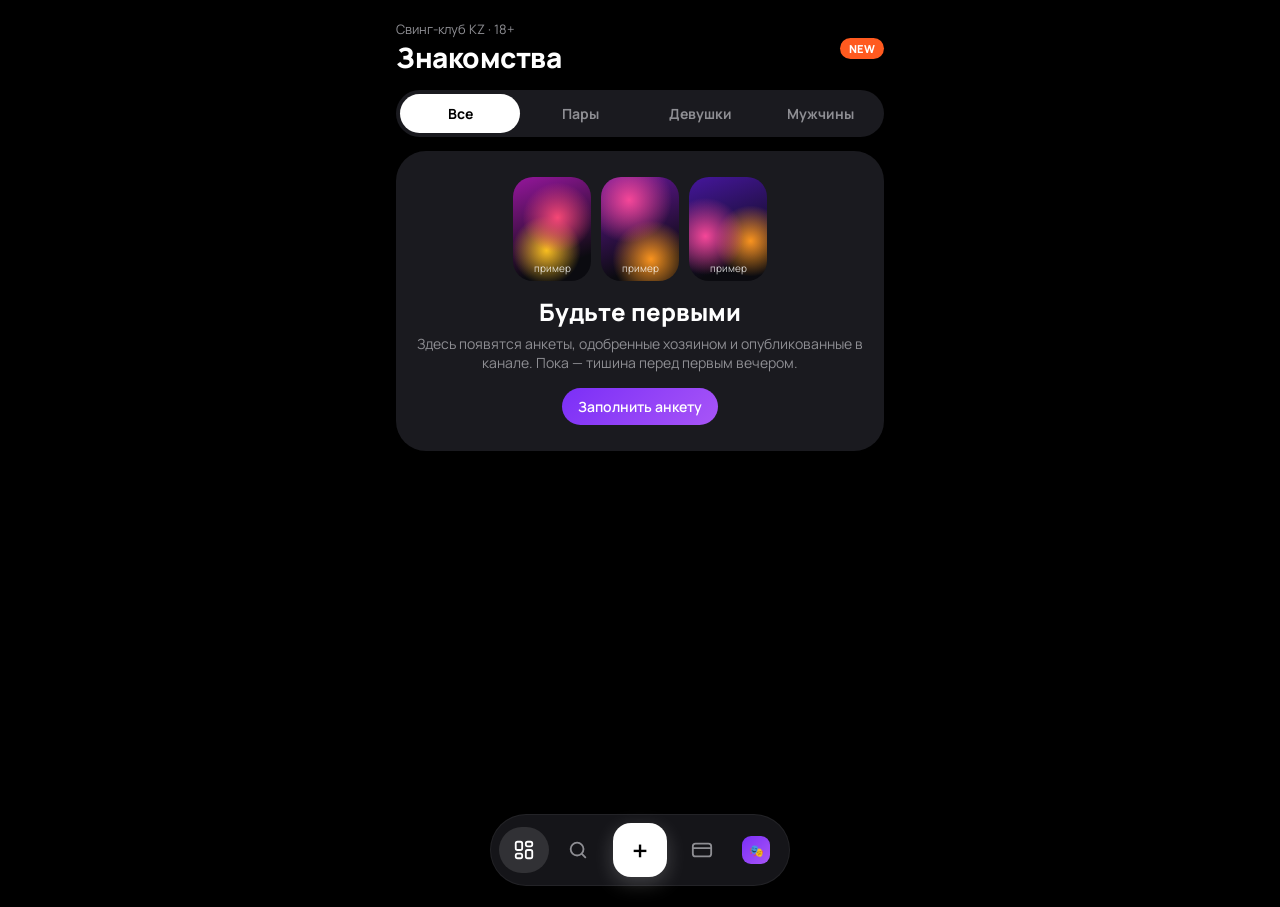
==== commit de47fe60: "Анкета v2: 7 шагов, ориентация, формат встреч, границы" ====
--- a/anketa/index.html
+++ b/anketa/index.html
@@ -133,25 +133,42 @@
 
 <!-- FORM -->
 <section class="screen" id="s-form">
- <div class="top st"><div><div class="sub" id="stepLbl">Шаг 1 из 4</div><h1 class="h1">Анкета</h1></div><span class="badge">18+</span></div>
- <div class="prog st"><i id="progBar" style="width:25%"></i></div>
+ <div class="top st"><div><div class="sub" id="stepLbl">Шаг 1 из 7</div><h1 class="h1">Анкета</h1></div><span class="badge">18+</span></div>
+ <div class="prog st"><i id="progBar" style="width:14%"></i></div>
  <div class="st">
- <div class="step on" data-s="1"><p class="q">Кто вы?</p><div class="qs">Хозяин читает каждую анкету лично. Строго конфиденциально.</div>
+ <div class="step on" data-s="1"><p class="q">Добро пожаловать</p><div class="qs">Клуб только для взрослых. Анкету читает лично хозяин, данные строго конфиденциальны. Поля со звёздочкой * обязательны.</div>
+  <label class="chk"><input type="checkbox" id="adult"><span>Мне (нам обоим) исполнилось 18 лет *</span></label>
+  <label class="chk"><input type="checkbox" id="rules"><span>Согласен(на) с правилами клуба: добровольное согласие, уважение, конфиденциальность *</span></label>
+  <label class="chk"><input type="checkbox" id="pd"><span>Согласен(на) на обработку данных анкеты для модерации и подбора *</span></label>
+  <div class="qs" style="margin-top:12px">⚠️ Запрещено загружать откровенные фото — такие анкеты отклоняются.</div></div>
+ <div class="step" data-s="2"><p class="q">Кто вы? *</p><div class="qs">Для пары заполним данные обоих партнёров.</div>
   <div class="chips big" data-name="who" data-single>
-   <div class="chip" data-v="pair">Пара <small>вдвоём</small></div><div class="chip" data-v="girl">Девушка <small>одна</small></div><div class="chip" data-v="man">Мужчина <small>один</small></div></div></div>
- <div class="step" data-s="2"><p class="q">Город и возраст</p><div class="qs">Только 18+, без исключений.</div>
+   <div class="chip" data-v="mf">Пара М+Ж</div><div class="chip" data-v="ff">Пара Ж+Ж</div><div class="chip" data-v="mm">Пара М+М</div>
+   <div class="chip" data-v="f">Девушка <small>одна</small></div><div class="chip" data-v="m">Мужчина <small>один</small></div><div class="chip" data-v="o">Другое</div></div>
+  <input type="text" id="who_o" maxlength="40" placeholder="Уточните, кто вы *" style="margin-top:10px;display:none"></div>
+ <div class="step" data-s="3"><p class="q">О партнёрах</p><div class="qs">Имя можно указать вымышленное — ник.</div><div id="partners"></div></div>
+ <div class="step" data-s="4"><p class="q">Город *</p><div class="qs">Где вы обычно бываете.</div>
   <div class="chips" data-name="city" data-single><div class="chip" data-v="Алматы">Алматы</div><div class="chip" data-v="Астана">Астана</div><div class="chip" data-v="Шымкент">Шымкент</div><div class="chip" data-v="other">Другой</div></div>
-  <input type="text" id="city_other" placeholder="Ваш город" maxlength="40" style="margin-top:10px;display:none">
-  <div class="lbl">Возраст</div><div class="r2"><input type="number" inputmode="numeric" id="age1" min="18" max="99" placeholder="Ваш"><input type="number" inputmode="numeric" id="age2" min="18" max="99" placeholder="Партнёра" style="display:none"></div></div>
- <div class="step" data-s="3"><p class="q">Кого ищете?</p><div class="qs">Можно выбрать несколько.</div>
-  <div class="chips" data-name="seek"><div class="chip" data-v="Пару">Пару</div><div class="chip" data-v="Девушку">Девушку</div><div class="chip" data-v="Мужчину">Мужчину</div></div>
-  <div class="lbl">Формат</div><div class="chips" data-name="format"><div class="chip" data-v="Вечеринки">Вечеринки</div><div class="chip" data-v="Знакомство пар">Знакомство пар</div><div class="chip" data-v="Общение онлайн">Общение онлайн</div><div class="chip" data-v="Встречи в ресторане">Встречи в ресторане</div><div class="chip" data-v="Путешествия">Путешествия</div></div></div>
- <div class="step" data-s="4"><p class="q">О себе</p><div class="qs">Без откровенностей — интрига ценнее.</div>
-  <textarea id="about" maxlength="500" placeholder="Характер, увлечения, чего ждёте от клуба"></textarea><div class="sub" style="text-align:right;margin-top:4px"><span id="cnt">0</span>/500</div>
-  <div class="lbl">Контакт для связи</div><input type="text" id="contact" maxlength="64" placeholder="@username">
-  <label class="chk"><input type="checkbox" id="showc"><span>Показывать контакт в публикации (иначе — через хозяина)</span></label>
-  <label class="chk"><input type="checkbox" id="adult"><span>Мне (нам) исполнилось 18 лет</span></label>
-  <label class="chk"><input type="checkbox" id="rules"><span>Согласен(на) с правилами: согласие, уважение, конфиденциальность</span></label></div>
+  <input type="text" id="city_other" placeholder="Ваш город *" maxlength="40" style="margin-top:10px;display:none">
+  <div class="lbl">Готовность к поездкам</div><div class="chips" data-name="tr" data-single><div class="chip" data-v="0">Только свой город</div><div class="chip" data-v="1">По Казахстану</div><div class="chip" data-v="2">И за рубеж</div></div></div>
+ <div class="step" data-s="5"><p class="q">Знакомства</p><div class="qs">Можно выбрать несколько вариантов.</div>
+  <div class="lbl">Кого ищете *</div><div class="chips" data-name="seek"><div class="chip" data-v="mf">Пару М+Ж</div><div class="chip" data-v="ff">Пару Ж+Ж</div><div class="chip" data-v="f">Девушку</div><div class="chip" data-v="m">Мужчину</div><div class="chip" data-v="pt">Компанию / вечеринку</div></div>
+  <div class="lbl">Формат встреч *</div><div class="chips" data-name="fmt"><div class="chip" data-v="talk">Общение и знакомство</div><div class="chip" data-v="fun">Досуг и вечеринки</div><div class="chip" data-v="soft">Мягкий своп</div><div class="chip" data-v="full">Полный своп</div><div class="chip" data-v="near">Рядом, без обмена</div><div class="chip" data-v="fmf">ЖМЖ</div><div class="chip" data-v="mfm">МЖМ</div><div class="chip" data-v="grp">Групповые встречи</div><div class="chip" data-v="onl">Только онлайн</div></div>
+  <div class="lbl">Где удобно встречаться</div><div class="chips" data-name="pl"><div class="chip" data-v="home">У себя</div><div class="chip" data-v="their">У партнёров</div><div class="chip" data-v="hotel">Отель / апартаменты</div><div class="chip" data-v="club">Клуб / вечеринки</div><div class="chip" data-v="disc">Обсуждаем</div></div>
+  <div class="lbl">Когда удобно</div><div class="chips" data-name="when"><div class="chip" data-v="wd">Будни</div><div class="chip" data-v="we">Выходные</div><div class="chip" data-v="ev">Вечер</div><div class="chip" data-v="day">Днём</div></div>
+  <div class="lbl">Как часто</div><div class="chips" data-name="fr" data-single><div class="chip" data-v="r">Изредка</div><div class="chip" data-v="m">Раз в месяц</div><div class="chip" data-v="w">Чаще</div><div class="chip" data-v="x">По настроению</div></div></div>
+ <div class="step" data-s="6"><p class="q">Границы и безопасность *</p><div class="qs">Ваши правила уважаются без обсуждений.</div>
+  <label class="chk"><input type="checkbox" id="safe"><span>Только с защитой — безопасность обязательна *</span></label>
+  <div class="lbl">Дополнительно</div><div class="chips" data-name="lim"><div class="chip" data-v="alc">Без алкоголя</div><div class="chip" data-v="pic">Без фото и видео</div><div class="chip" data-v="kis">Без поцелуев</div><div class="chip" data-v="smk">Без курения</div><div class="chip" data-v="slow">Сначала знакомство</div><div class="chip" data-v="disc">Только дискретно</div></div>
+  <div class="lbl">Ваши табу и пожелания</div><textarea id="tabu" maxlength="300" style="min-height:90px" placeholder="Что для вас недопустимо"></textarea>
+  <div class="lbl">Отношение к здоровью</div><div class="chips" data-name="hl" data-single><div class="chip" data-v="cert">Обмениваемся свежими справками</div><div class="chip" data-v="ok">Готовы по запросу</div><div class="chip" data-v="talk">Обсуждаем лично</div></div></div>
+ <div class="step" data-s="7"><p class="q">Публикация и о себе</p><div class="qs">Без откровенностей — интрига ценнее.</div>
+  <div class="lbl">Фото в канале</div><div class="chips" data-name="ph" data-single><div class="chip" data-v="no">Без фото</div><div class="chip" data-v="closed">Лицо закрыто</div><div class="chip" data-v="open">Лицо открыто</div></div>
+  <label class="chk"><input type="checkbox" id="pub" checked><span>Можно опубликовать анкету в канале клуба (после одобрения хозяина)</span></label>
+  <div class="lbl">О себе</div><textarea id="about" maxlength="500" placeholder="Характер, увлечения, чего ждёте от клуба"></textarea><div class="sub" style="text-align:right;margin-top:4px"><span id="cnt">0</span>/500</div>
+  <div class="lbl">Пожелания к партнёрам</div><textarea id="wish" maxlength="300" style="min-height:80px" placeholder="Возраст, характер, атмосфера встреч"></textarea>
+  <div class="lbl">Контакт для связи</div><input type="text" id="contact" maxlength="64" placeholder="@username (видит только хозяин)">
+  <label class="chk"><input type="checkbox" id="showc"><span>Показывать @username в публикации (по умолчанию — связь через бота). Телефоны не публикуются.</span></label></div>
  <div class="err" id="err"></div>
  <div class="nav"><button class="pill" id="back" style="display:none">Назад</button><button class="pill w" id="next">Далее</button></div>
  </div>
@@ -197,7 +214,7 @@
 const $=s=>document.querySelector(s),$$=s=>[...document.querySelectorAll(s)];
 const esc=x=>String(x??'').replace(/[&<>"]/g,c=>({'&':'&','<':'<','>':'>','"':'"'}[c]));
 const P=new URLSearchParams(location.search), H=new URLSearchParams(location.hash.slice(1));
-const WHO={pair:'Пара',girl:'Девушка',man:'Мужчина'};
+const WHO={pair:'Пара',girl:'Девушка',man:'Мужчина'},RU={pair:'пару',girl:'девушку',man:'мужчину',couple:'пару',party:'вечеринки',parties:'вечеринки',meet:'знакомство пар',online:'общение онлайн',dinner:'встречи в ресторане',restaurant:'встречи в ресторане',travel:'путешествия',other:'другой город'},ru=v=>RU[String(v).toLowerCase()]||String(v);
 const canSend=!!(tg&&tg.initData!==undefined&&tg.platform&&tg.platform!=='unknown'&&!(tg.initDataUnsafe&&tg.initDataUnsafe.query_id));
 if(tg){tg.ready();tg.expand();try{tg.setHeaderColor('#000000');tg.setBackgroundColor('#000000');tg.setBottomBarColor&&tg.setBottomBarColor('#000000')}catch(e){}
  const u=tg.initDataUnsafe&&tg.initDataUnsafe.user;if(u&&u.username)$('#contact').value='@'+u.username;}
@@ -239,7 +256,7 @@
  W.innerHTML='<div class="stack" id="stack"></div><div class="sub" style="text-align:center;margin-top:12px">Смахните карточку · нажмите, чтобы раскрыть</div>';
  const S=$('#stack');L.slice().reverse().forEach((a,i)=>{const d=document.createElement('div');d.className='fc';d.dataset.n=a.n;
   d.innerHTML=`<div class="art" style="background:${art(a.n)}"></div><div class="shade"></div><div class="tl">${a.new?'<span class="badge">NEW</span>':''}${a.g?'<span class="badge">⭐ Золото</span>':''}</div><div class="num">#${String(a.n).padStart(3,'0')}</div>
-  <div class="info"><div class="nm">${WHO[a.w]||'Гость'}, ${esc(ages(a))}</div><div class="meta">${esc(a.c)} · ищут ${esc((a.s||[]).join(', ').toLowerCase())}</div>
+  <div class="info"><div class="nm">${WHO[a.w]||'Гость'}, ${esc(ages(a))}</div><div class="meta">${esc(a.c)} · ищут ${esc((a.s||[]).map(ru).join(', ').toLowerCase())}</div>
   ${a.t?`<div class="txt">${esc(a.t)}</div>`:''}<div class="row"><button class="pill w wr">✉ Написать через хозяина</button></div></div>`;
   d._a=a;S.appendChild(d)});layoutStack();bindTop()}
 function layoutStack(){const cs=[...$('#stack').children].reverse();cs.forEach((c,i)=>{c.style.zIndex=100-i;c.style.transform=i?`translateY(${Math.min(i,2)*-14}px) scale(${i===1?.9:.84})`:'none';c.style.opacity=i>2?0:i===2?.5:1;c.style.filter=i?'brightness(.6)':'none'})}
@@ -257,7 +274,7 @@
  h.querySelector('.art').style.background=art(a.n);
  $('#heroBody').innerHTML=`<div class="sub">#${String(a.n).padStart(3,'0')} ${a.g?'<span class="badge">⭐ Золото</span>':''}</div><div class="h1" style="margin:6px 0">${WHO[a.w]||'Гость'}, ${esc(ages(a))}</div>
  <div class="sub">${esc(a.c)}</div><div class="lbl">Ищут</div><div class="tags">${(a.s||[]).map(x=>`<span class="tag">${esc(x)}</span>`).join('')}</div>
- <div class="lbl">Формат</div><div class="tags">${(a.f||[]).map(x=>`<span class="tag">${esc(x)}</span>`).join('')}</div>
+ <div class="lbl">Формат</div><div class="tags">${(a.f||[]).map(x=>`<span class="tag">${esc(ru(x))}</span>`).join('')}</div>
  ${a.t?`<div class="lbl">О себе</div><div style="color:#ddd;line-height:1.5">${esc(a.t)}</div>`:''}
  <div class="nav"><button class="pill v" id="hW" style="flex:1;justify-content:center;padding:15px">✉ Написать через хозяина</button></div>`;
  $('#hW').onclick=()=>openBot('write_'+a.n);
@@ -269,34 +286,56 @@
 $('#fApply').onclick=()=>{closeSheet();go('feed');renderFeed()};
 
 /* ---------- form ---------- */
-const st={who:null,city:null,seek:[],format:[]};let step=1;
-$$('#s-form .chips').forEach(g=>{const n=g.dataset.name,single=g.hasAttribute('data-single');
- g.querySelectorAll('.chip').forEach(c=>c.onclick=()=>{const v=c.dataset.v;hap();
-  if(single){g.querySelectorAll('.chip').forEach(x=>x.classList.remove('on'));c.classList.add('on');st[n]=v}
-  else{c.classList.toggle('on');st[n]=[...g.querySelectorAll('.on')].map(x=>x.dataset.v)}
-  if(n==='who'){$('#age2').style.display=v==='pair'?'':'none';if(!RM)setTimeout(()=>step===1&&nextStep(),280)}
-  if(n==='city')$('#city_other').style.display=v==='other'?'':'none';$('#err').textContent=''})});
-$('#about').oninput=e=>$('#cnt').textContent=e.target.value.length;
+const N=7,st={who:null,city:null,tr:null,seek:[],fmt:[],pl:[],when:[],fr:null,lim:[],hl:null,ph:'no'};let step=1;
+const PAIR={mf:['Он','Она'],ff:['Она','Она'],mm:['Он','Он']};
+function bindChips(root){root.querySelectorAll('.chips').forEach(g=>{if(g._b)return;g._b=1;const n=g.dataset.name,single=g.hasAttribute('data-single'),obj=g.closest('[data-pi]');
+ g.querySelectorAll('.chip').forEach(c=>c.onclick=()=>{const v=c.dataset.v;hap();const tgt=obj?obj._d:st;
+  if(single){g.querySelectorAll('.chip').forEach(x=>x!==c&&x.classList.remove('on'));c.classList.toggle('on');tgt[n]=c.classList.contains('on')?v:null}
+  else{c.classList.toggle('on');tgt[n]=[...g.querySelectorAll('.on')].map(x=>x.dataset.v)}
+  if(n==='who'){$('#who_o').style.display=v==='o'?'':'none';renderPartners()}
+  if(n==='city')$('#city_other').style.display=st.city==='other'?'':'none';$('#err').textContent=''})})}
+const OPT={b:[['sl','Стройное'],['av','Среднее'],['sp','Спортивное'],['cu','Пышное']],o:[['het','Гетеро'],['bi','Би'],['bic','Бикьюриос'],['hom','Гомо'],['pan','Пан'],['oth','Другое']],
+ sm:[['n','Не курю'],['s','Иногда'],['y','Курю']],ex:[['new','Новички'],['some','Есть опыт'],['pro','Опытные']]};
+const opts=(k,single=1)=>`<div class="chips" data-name="${k}"${single?' data-single':''}>${OPT[k].map(([v,t])=>`<div class="chip" data-v="${v}">${t}</div>`).join('')}</div>`;
+let PD=[{},{}];
+function renderPartners(){const w=$('#partners'),lab=PAIR[st.who]||[''];w.innerHTML=lab.map((l,i)=>`<div data-pi="${i}" style="margin-bottom:18px">
+ ${lab.length>1?`<div class="lbl" style="font-size:17px">Партнёр ${i+1}${l?' — '+l:''}</div>`:''}
+ <div class="r2"><input type="text" class="pn" maxlength="24" placeholder="Имя или ник *"><input type="number" class="pa" inputmode="numeric" min="18" max="99" placeholder="Возраст *"></div>
+ <div class="lbl">Ориентация *</div>${opts('o')}
+ <div class="lbl">Рост, см</div><input type="number" class="ph" inputmode="numeric" min="140" max="220" placeholder="Например, 170">
+ <div class="lbl">Телосложение</div>${opts('b')}<div class="lbl">Курение</div>${opts('sm')}<div class="lbl">Опыт в свинге</div>${opts('ex')}</div>`).join('');
+ PD=lab.map(()=>({}));$$('#partners [data-pi]').forEach((e,i)=>e._d=PD[i]);bindChips(w)}
+bindChips($('#s-form'));$('#about').oninput=e=>$('#cnt').textContent=e.target.value.length;
 function err(m){$('#err').textContent=m;hap('heavy');try{tg&&tg.HapticFeedback.notificationOccurred('error')}catch(e){}return false}
+function partners(){return $$('#partners [data-pi]').map((e,i)=>({n:e.querySelector('.pn').value.trim().slice(0,24),a:+e.querySelector('.pa').value,h:+e.querySelector('.ph').value||null,o:PD[i].o||null,b:PD[i].b||null,sm:PD[i].sm||null,ex:PD[i].ex||null}))}
 function valid(s){const g=id=>document.getElementById(id);
- if(s===1&&!st.who)return err('Выберите, кто вы');
- if(s===2){const city=st.city==='other'?g('city_other').value.trim():st.city;if(!city)return err('Укажите город');
-  const a1=+g('age1').value,a2=+g('age2').value;if(!(a1>=18&&a1<100))return err('Возраст — от 18 лет');if(st.who==='pair'&&!(a2>=18&&a2<100))return err('Возраст партнёра — от 18 лет')}
- if(s===3){if(!st.seek.length)return err('Кого вы ищете?');if(!st.format.length)return err('Выберите формат')}
- if(s===4&&!(g('adult').checked&&g('rules').checked))return err('Подтвердите 18+ и согласие с правилами');
+ if(s===1){if(!g('adult').checked)return err('Клуб только для лиц старше 18 лет');if(!g('rules').checked)return err('Подтвердите согласие с правилами клуба');if(!g('pd').checked)return err('Нужно согласие на обработку данных')}
+ if(s===2){if(!st.who)return err('Выберите, кто вы');if(st.who==='o'&&!g('who_o').value.trim())return err('Уточните, кто вы')}
+ if(s===3){const ps=partners(),k=ps.length>1;for(let i=0;i<ps.length;i++){const p=ps[i],w=k?` (партнёр ${i+1})`:'';
+  if(!p.n)return err('Укажите имя или ник'+w);if(!p.a)return err('Укажите возраст'+w);if(p.a<18)return err('Участие только с 18 лет'+w+' — анкета не может быть принята');if(p.a>99)return err('Проверьте возраст'+w);
+  if(!p.o)return err('Выберите ориентацию'+w);if(p.h&&(p.h<130||p.h>230))return err('Проверьте рост'+w)}}
+ if(s===4){if(!st.city)return err('Выберите город');if(st.city==='other'&&!g('city_other').value.trim())return err('Впишите ваш город')}
+ if(s===5){if(!st.seek.length)return err('Отметьте, кого вы ищете');if(!st.fmt.length)return err('Выберите хотя бы один формат встреч')}
+ if(s===6&&!g('safe').checked)return err('Отметьте пункт о безопасности — это обязательное правило клуба');
+ if(s===7&&/\+?\d[\d\s()-]{8,}/.test(g('about').value+g('wish').value))return err('Не указывайте телефоны в тексте — связь идёт через бота');
  $('#err').textContent='';return true}
-function showStep(){$$('.step').forEach(s=>s.classList.toggle('on',+s.dataset.s===step));$('#progBar').style.width=step*25+'%';$('#stepLbl').textContent=`Шаг ${step} из 4`;
- $('#back').style.display=step>1?'':'none';$('#next').textContent=step<4?'Далее':'Отправить хозяину';updMain()}
-function nextStep(){if(!valid(step))return;if(step<4){step++;showStep();hap('light')}else submit()}
+function showStep(){$$('.step').forEach(s=>s.classList.toggle('on',+s.dataset.s===step));$('#progBar').style.width=Math.round(step/N*100)+'%';$('#stepLbl').textContent=`Шаг ${step} из ${N}`;
+ $('#back').style.display=step>1?'':'none';$('#next').textContent=step<N?'Далее':'Отправить хозяину';updMain();scrollTo(0,0)}
+function nextStep(){if(!valid(step))return;if(step<N){step++;showStep();hap('light')}else submit()}
 $('#next').onclick=nextStep;$('#back').onclick=()=>{step--;showStep()};
-function submit(){const g=id=>document.getElementById(id);for(let s=1;s<=4;s++)if(!valid(s)){step=s;showStep();return}
- const d={v:1,who:st.who,city:st.city==='other'?g('city_other').value.trim():st.city,age1:+g('age1').value,age2:st.who==='pair'?+g('age2').value:null,
- seek:st.seek,format:st.format,about:g('about').value.trim().slice(0,500),contact:g('contact').value.trim().slice(0,64),show_contact:g('showc').checked,adult:true,rules:true};
- if(canSend&&tg.sendData){tg.sendData(JSON.stringify(d))}
+function payload(){const g=id=>document.getElementById(id),ps=partners(),cl=o=>{for(const k in o)if(o[k]===null||o[k]===''||(Array.isArray(o[k])&&!o[k].length))delete o[k];return o};
+ return cl({v:2,who:st.who,wo:st.who==='o'?g('who_o').value.trim().slice(0,40):null,p:ps.map(cl),city:st.city==='other'?g('city_other').value.trim().slice(0,40):st.city,tr:st.tr,
+ seek:st.seek,fmt:st.fmt,pl:st.pl,when:st.when,fr:st.fr,safe:1,lim:st.lim,tabu:g('tabu').value.trim().slice(0,300),hl:st.hl,ph:st.ph,pub:g('pub').checked?1:0,
+ about:g('about').value.trim().slice(0,500),wish:g('wish').value.trim().slice(0,300),contact:g('contact').value.trim().slice(0,64),showc:g('showc').checked?1:0,adult:1,rules:1,pd:1,
+ age1:ps[0]&&ps[0].a,age2:ps[1]?ps[1].a:null})}
+function submit(){for(let s=1;s<=N;s++)if(!valid(s)){step=s;showStep();return}
+ const d=payload(),j=JSON.stringify(d);window.__last=j;
+ if(new Blob([j]).size>4096)return err('Анкета слишком длинная — сократите тексты');
+ if(canSend&&tg.sendData){tg.sendData(j)}
  else if(tg&&tg.initDataUnsafe&&tg.initDataUnsafe.query_id){toast('Откройте анкету кнопкой /anketa в чате с ботом')}
  else{$('#s-form .st:last-child').innerHTML='<div class="done"><div class="ic">🥂</div><p class="q">Готово</p><div class="qs">Откройте приложение через бота, чтобы отправить анкету хозяину.</div></div>'}}
 function updMain(){if(!tg||!tg.MainButton||!canSend)return;const M=tg.MainButton;
- if(cur==='form'){M.setParams({text:step<4?'ДАЛЕЕ':'ОТПРАВИТЬ ХОЗЯИНУ',color:'#7B2FF7',text_color:'#ffffff'});M.show();$('.nav').style.display='none'}else M.hide()}
+ if(cur==='form'){M.setParams({text:step<N?'ДАЛЕЕ':'ОТПРАВИТЬ ХОЗЯИНУ',color:'#7B2FF7',text_color:'#ffffff'});M.show();$('.nav').style.display='none'}else M.hide()}
 if(tg&&tg.MainButton)tg.MainButton.onClick(()=>cur==='form'&&nextStep());
 
 /* ---------- card & profile (params from bot) ---------- */
